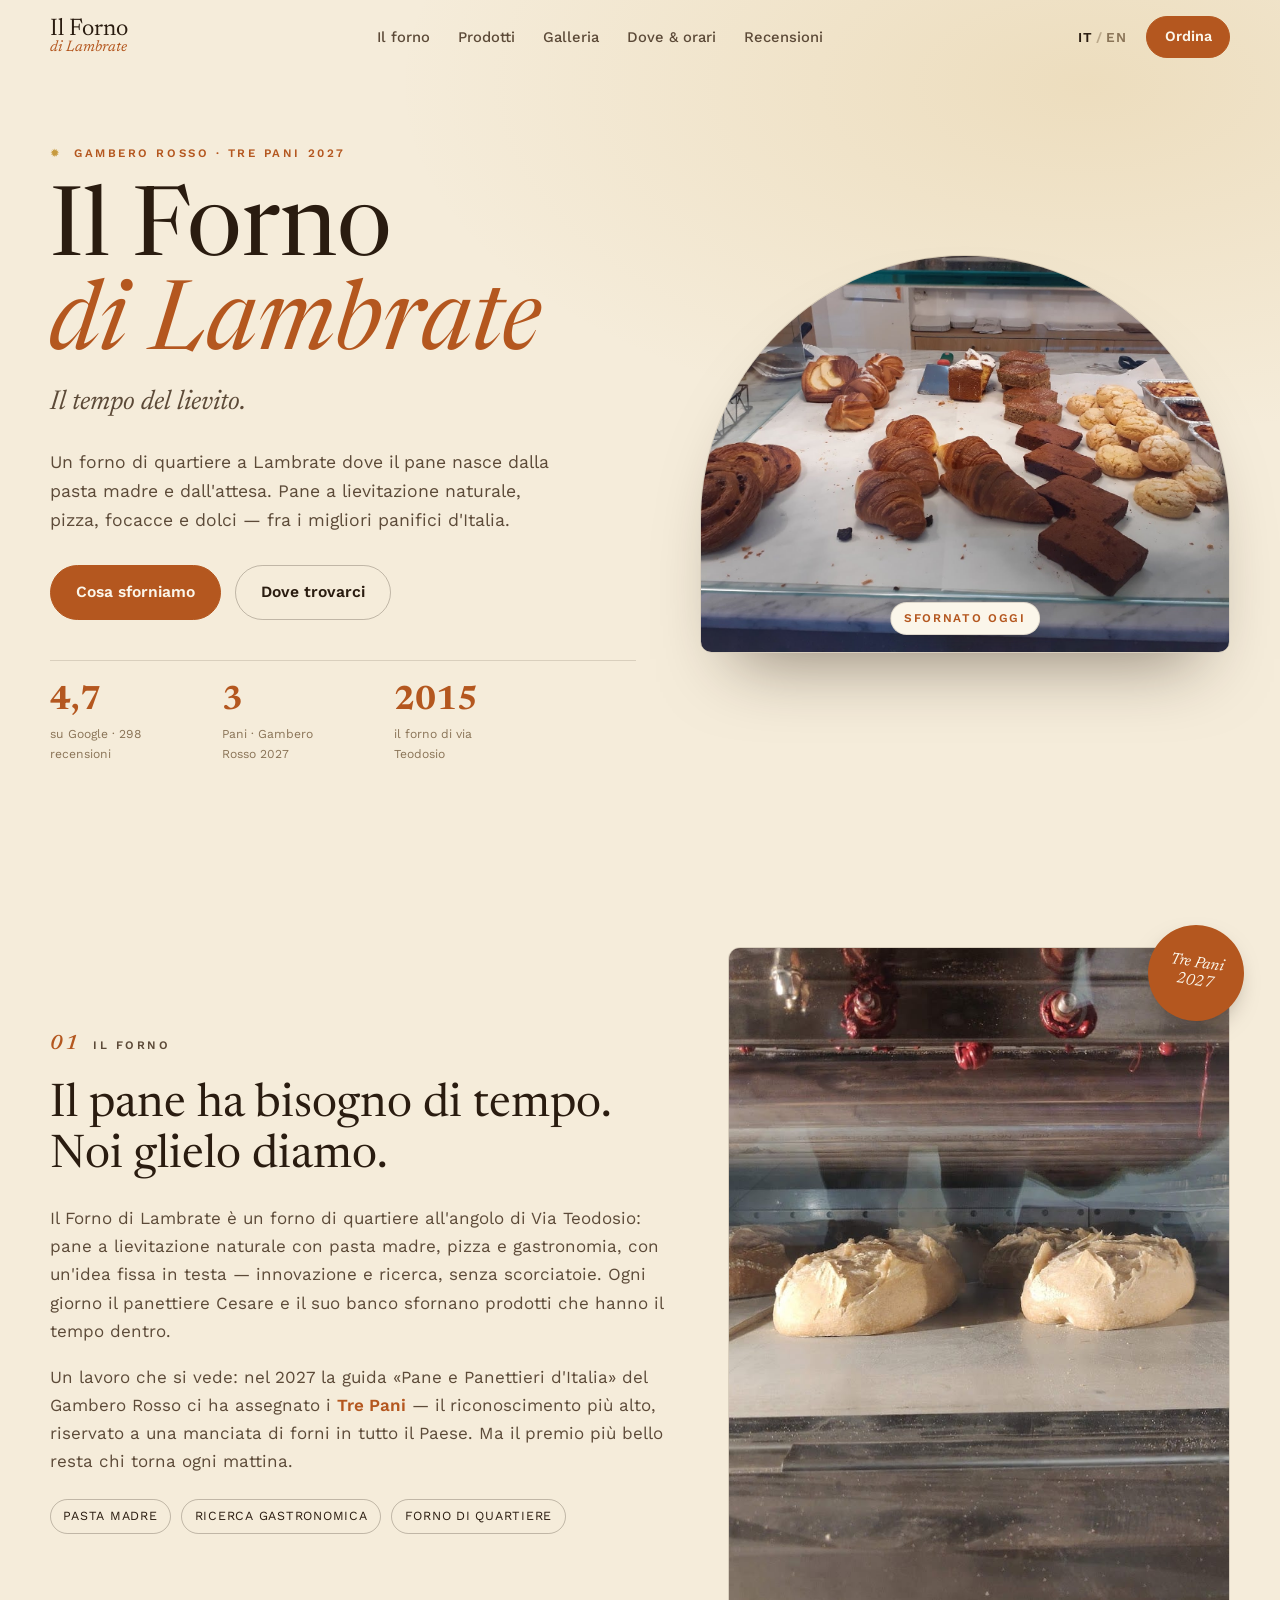
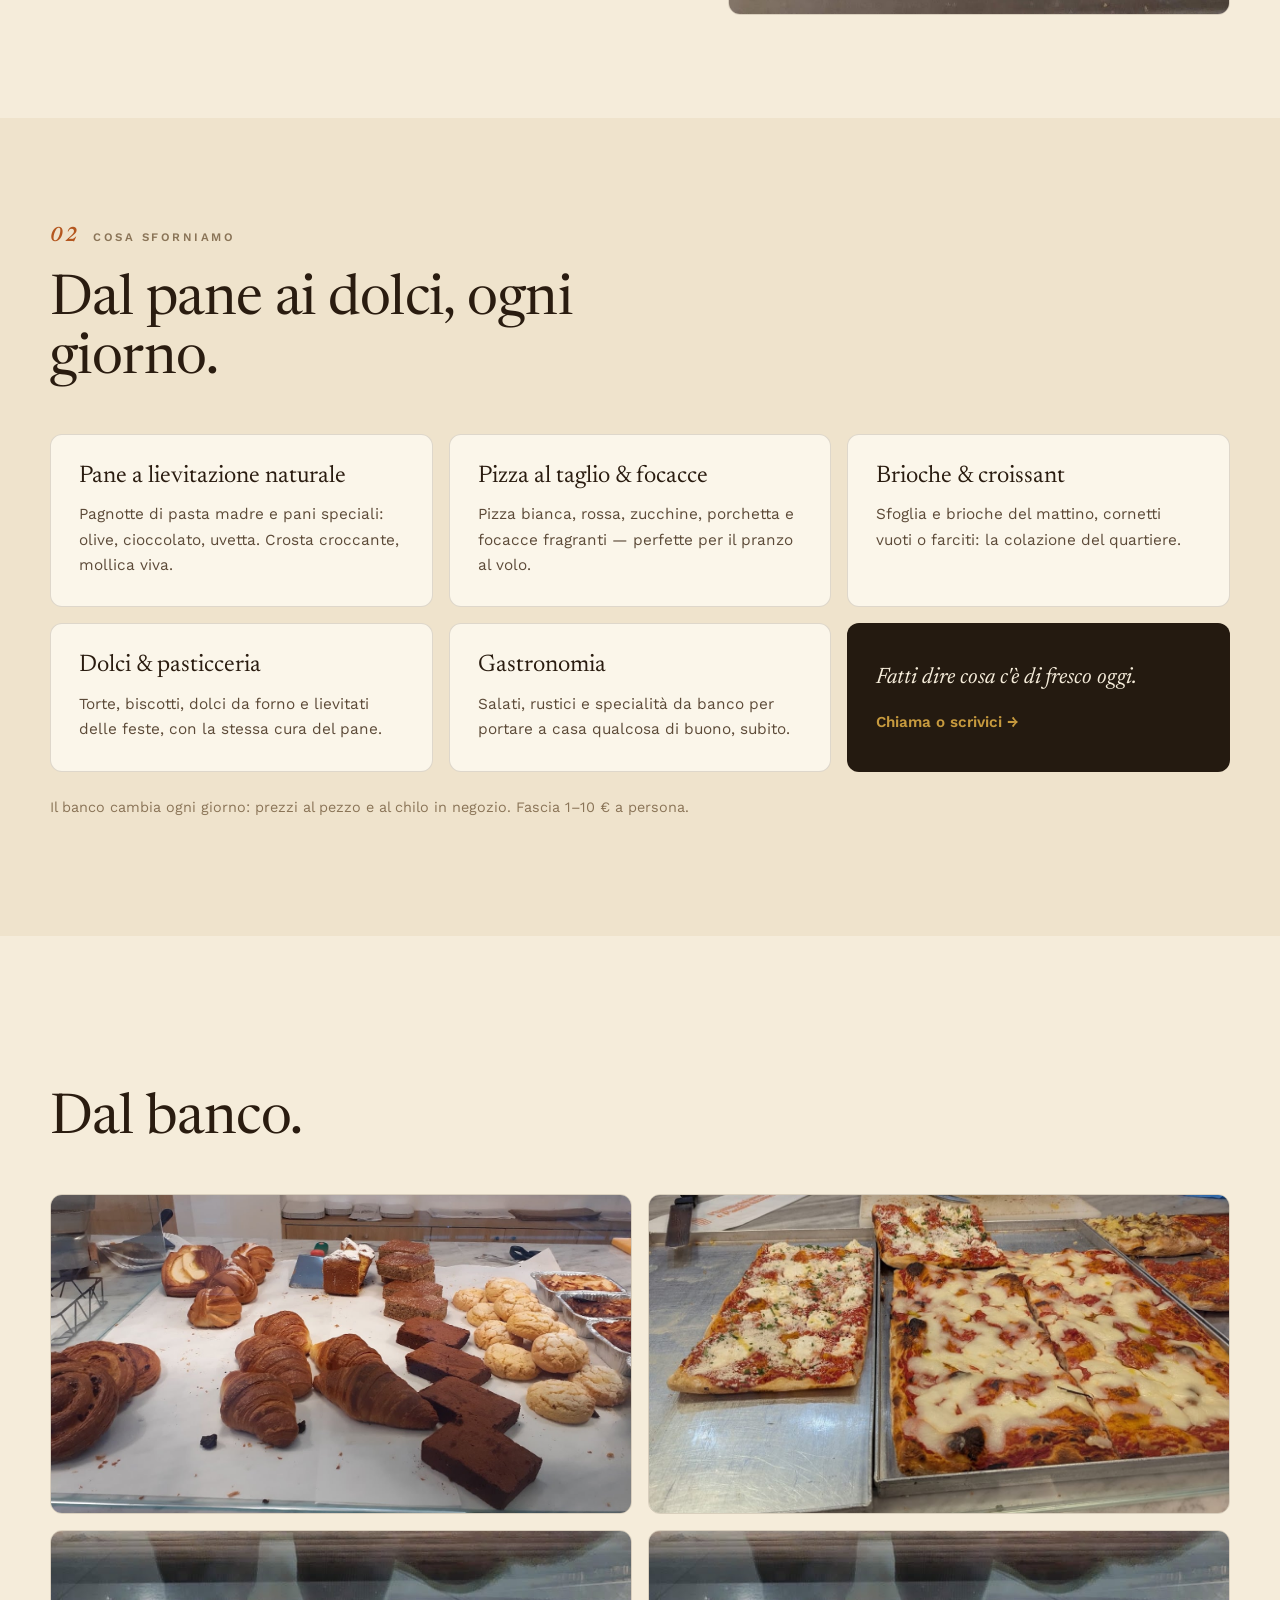
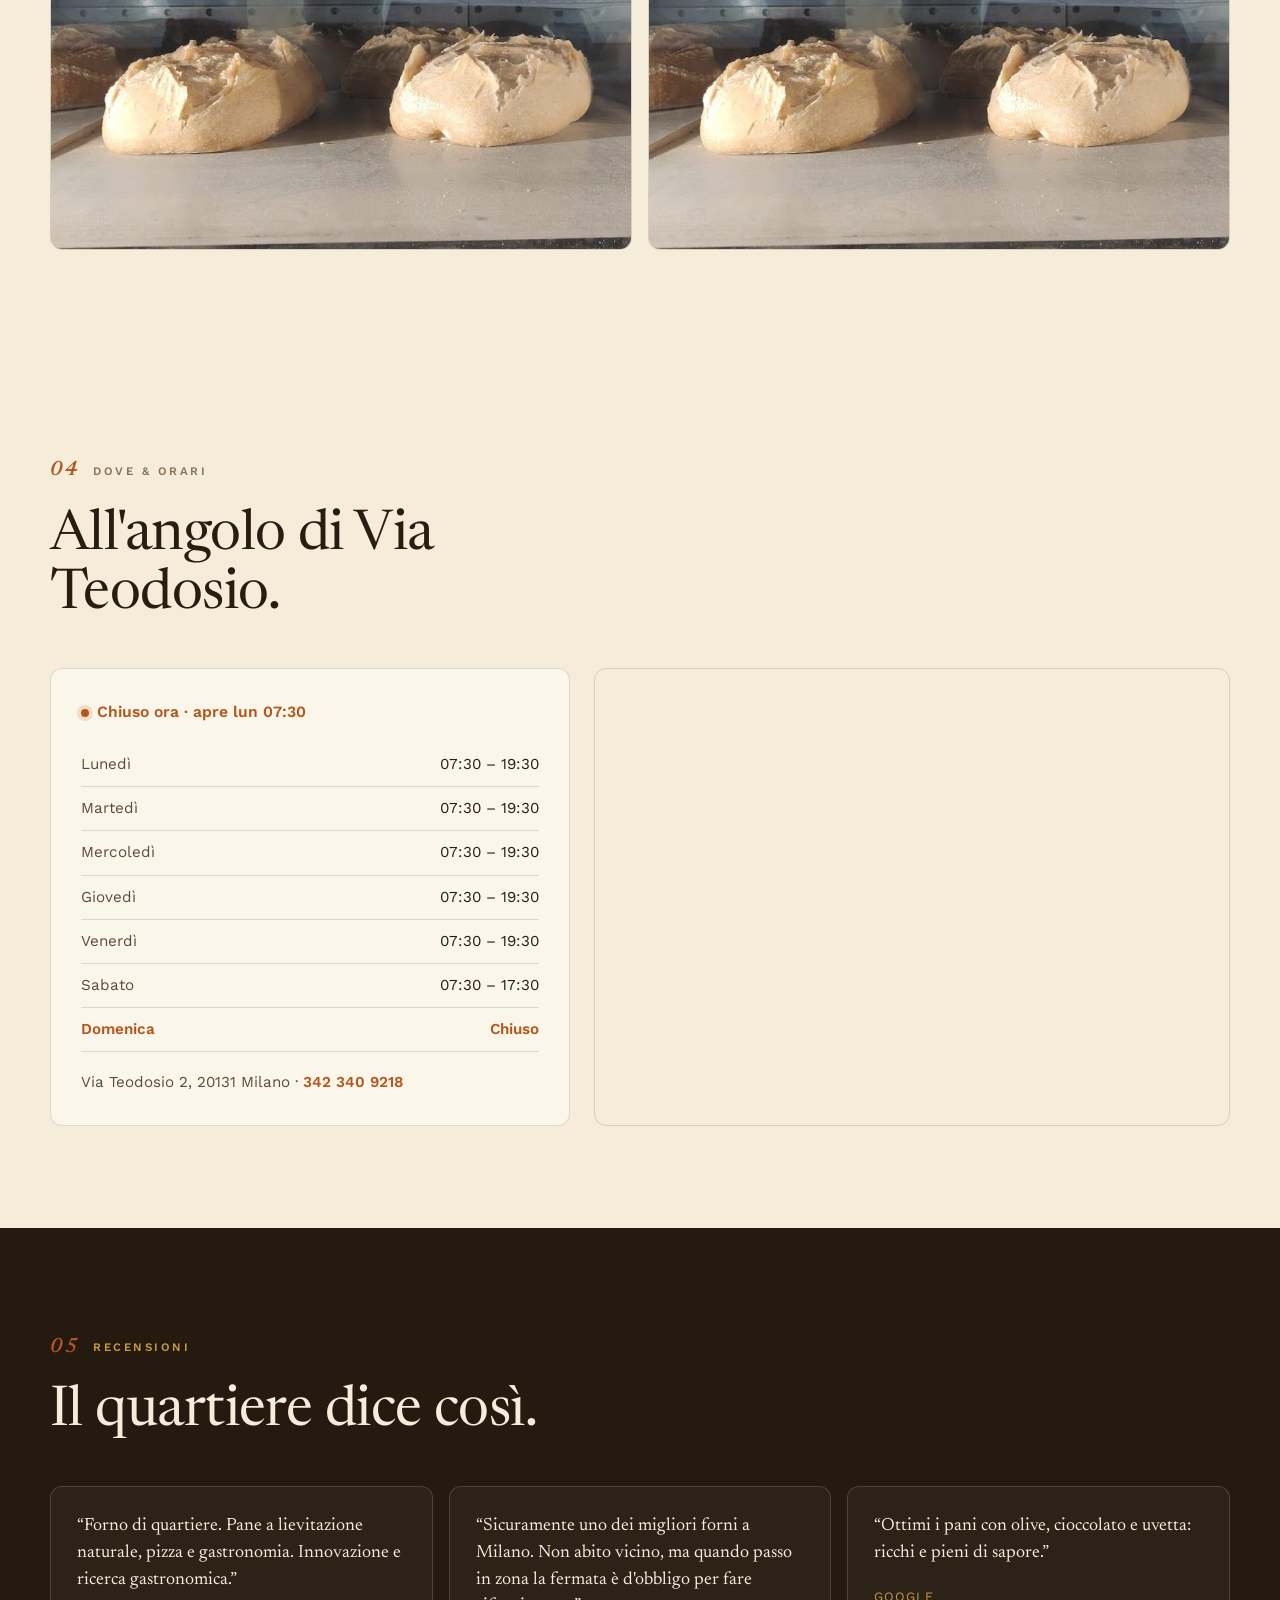
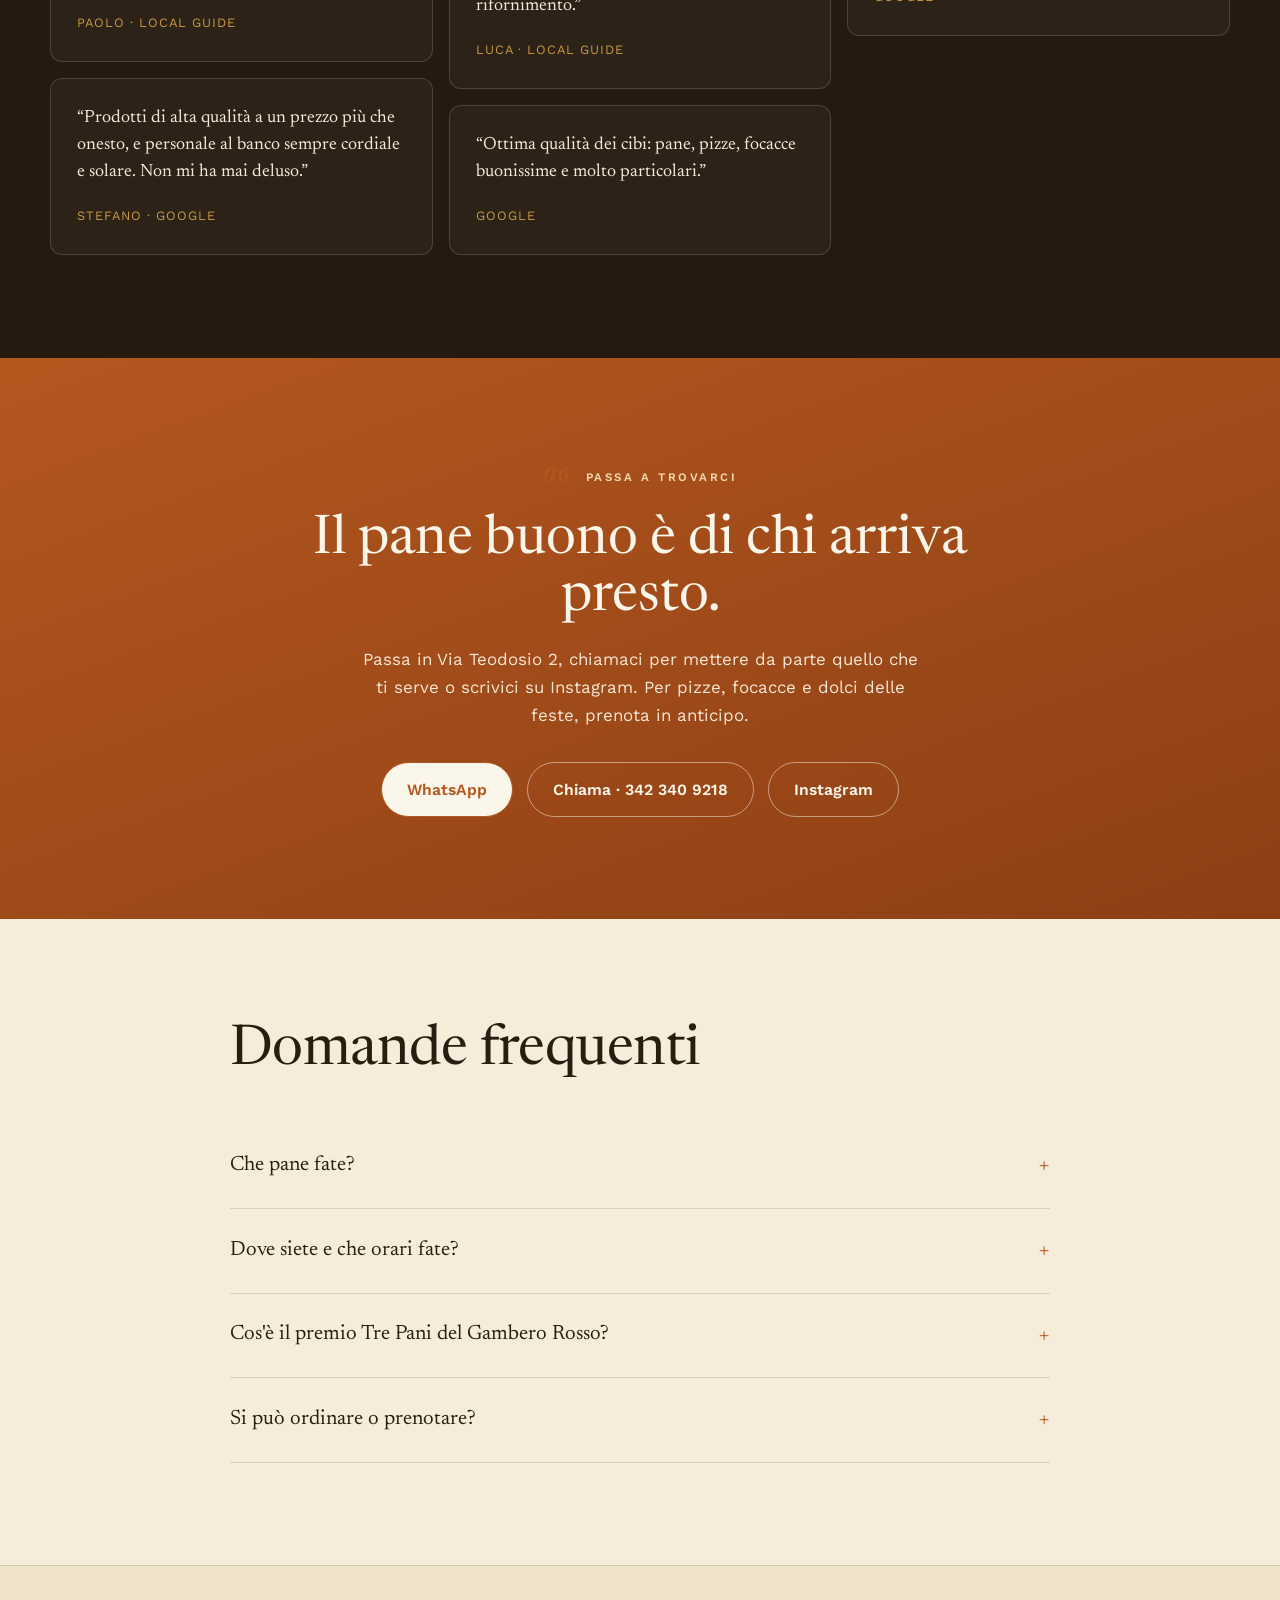
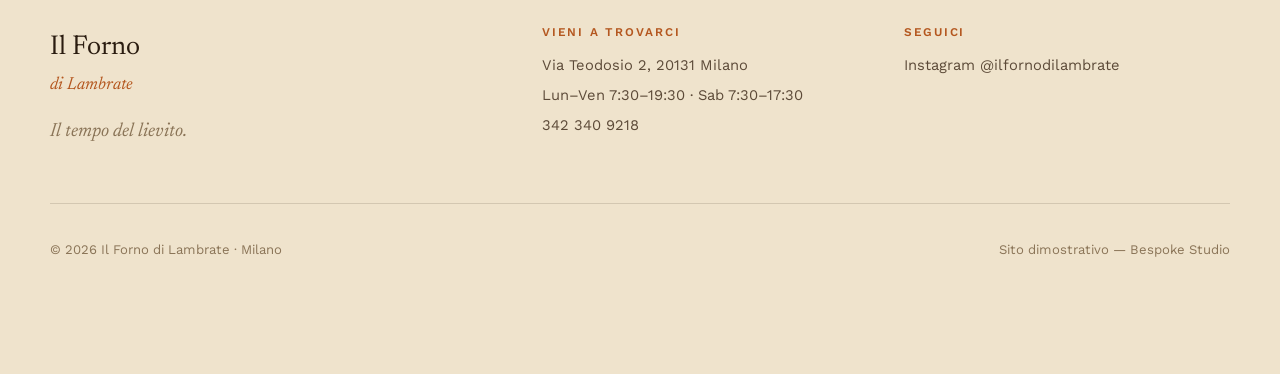
==== index.html @ 7cb85c07 "Il Forno di Lambrate — sito vetrina (demo Bespoke Studio) Forno di quartiere a Lambrate, Gambero Ros" ====
<!DOCTYPE html>
<html lang="it" class="no-js">
<head>
<meta charset="utf-8">
<script>(function(d){var r=d.documentElement;r.className=r.className.replace('no-js','js');if(matchMedia('(prefers-reduced-motion:reduce)').matches)r.classList.add('reduce-motion');})(document);</script>
<meta name="viewport" content="width=device-width, initial-scale=1">
<title>Il Forno di Lambrate — Pane a lievitazione naturale · Milano · Gambero Rosso Tre Pani</title>
<meta name="description" content="Il Forno di Lambrate, Via Teodosio 2 (Milano): pane a lievitazione naturale, pizza al taglio, focacce, brioche e dolci. Premio Gambero Rosso Tre Pani 2027. Il tempo del lievito.">
<link rel="canonical" href="https://rotenzark.github.io/il-forno-di-lambrate/">
<meta name="theme-color" content="#F5ECDA">
<meta property="og:type" content="business.business">
<meta property="og:title" content="Il Forno di Lambrate — Pane a lievitazione naturale · Milano">
<meta property="og:description" content="Il tempo del lievito. Forno di quartiere a Lambrate, premio Gambero Rosso Tre Pani 2027: pane naturale, pizza, focacce e dolci.">
<meta property="og:image" content="https://rotenzark.github.io/il-forno-di-lambrate/img/og-image.jpg">
<meta property="og:url" content="https://rotenzark.github.io/il-forno-di-lambrate/">
<meta property="og:locale" content="it_IT">
<meta name="twitter:card" content="summary_large_image">
<meta name="twitter:title" content="Il Forno di Lambrate — Milano">
<meta name="twitter:description" content="Il tempo del lievito. Pane a lievitazione naturale, Gambero Rosso Tre Pani 2027.">
<meta name="twitter:image" content="https://rotenzark.github.io/il-forno-di-lambrate/img/og-image.jpg">
<link rel="icon" href="img/favicon.svg" type="image/svg+xml">
<link rel="icon" href="img/favicon-32.png" sizes="32x32" type="image/png">
<link rel="apple-touch-icon" href="img/apple-touch-icon.png">
<link rel="preconnect" href="https://fonts.googleapis.com">
<link rel="preconnect" href="https://fonts.gstatic.com" crossorigin>
<link href="https://fonts.googleapis.com/css2?family=Newsreader:ital,opsz,wght@0,6..72,300;0,6..72,400;0,6..72,500;0,6..72,600;1,6..72,300;1,6..72,400&family=Work+Sans:wght@400;500;600&display=swap" rel="stylesheet">
<link rel="stylesheet" href="css/styles.css?v=1">
<script type="application/ld+json">
{
  "@context": "https://schema.org",
  "@type": "Bakery",
  "name": "Il Forno di Lambrate",
  "description": "Forno di quartiere a Lambrate (Milano): pane a lievitazione naturale, pizza al taglio, focacce, brioche e dolci. Premio Gambero Rosso Tre Pani 2027.",
  "url": "https://rotenzark.github.io/il-forno-di-lambrate/",
  "image": "https://rotenzark.github.io/il-forno-di-lambrate/img/og-image.jpg",
  "telephone": "+39 342 340 9218",
  "priceRange": "€",
  "servesCuisine": "Bakery",
  "address": { "@type": "PostalAddress", "streetAddress": "Via Teodosio 2", "addressLocality": "Milano", "postalCode": "20131", "addressCountry": "IT" },
  "geo": { "@type": "GeoCoordinates", "latitude": 45.4829431, "longitude": 9.2302126 },
  "sameAs": ["https://www.instagram.com/ilfornodilambrate/"],
  "openingHoursSpecification": [
    { "@type": "OpeningHoursSpecification", "dayOfWeek": ["Monday","Tuesday","Wednesday","Thursday","Friday"], "opens": "07:30", "closes": "19:30" },
    { "@type": "OpeningHoursSpecification", "dayOfWeek": "Saturday", "opens": "07:30", "closes": "17:30" }
  ],
  "award": "Gambero Rosso Tre Pani 2027"
}
</script>
<script type="application/ld+json">
{
  "@context": "https://schema.org",
  "@type": "FAQPage",
  "mainEntity": [
    { "@type": "Question", "name": "Che pane fate?", "acceptedAnswer": { "@type": "Answer", "text": "Pane a lievitazione naturale con pasta madre, cotto ogni giorno: dalle pagnotte classiche ai pani speciali con olive, cioccolato o uvetta. Oltre al pane trovi pizza al taglio, focacce, brioche, croissant, dolci e gastronomia." } },
    { "@type": "Question", "name": "Dove siete e che orari fate?", "acceptedAnswer": { "@type": "Answer", "text": "Siamo in Via Teodosio 2, all'angolo, a Lambrate (Milano). Aperti da lunedì a venerdì 07:30–19:30, sabato 07:30–17:30. Domenica chiuso." } },
    { "@type": "Question", "name": "Cos'è il premio Tre Pani del Gambero Rosso?", "acceptedAnswer": { "@type": "Answer", "text": "È il riconoscimento più alto della guida «Pane e Panettieri d'Italia» del Gambero Rosso, assegnato ogni anno solo ai migliori panifici del Paese. Il Forno di Lambrate ha ricevuto i Tre Pani nell'edizione 2027." } },
    { "@type": "Question", "name": "Si può ordinare o prenotare?", "acceptedAnswer": { "@type": "Answer", "text": "Puoi passare in negozio, ordinare al telefono allo 342 340 9218 o scriverci su Instagram. Per pizze, focacce e dolci per le feste conviene prenotare in anticipo." } }
  ]
}
</script>
</head>
<body>

<div id="intro" class="intro" aria-hidden="true">
  <div class="intro__inner">
    <span class="intro__word">Il Forno</span>
    <span class="intro__sub">di Lambrate</span>
  </div>
</div>

<a class="skip-link" href="#main" data-i18n="skip">Vai al contenuto</a>

<header class="site-header" id="siteHeader">
  <div class="wrap header__row">
    <a class="brand" href="#top" aria-label="Il Forno di Lambrate — home">
      <span class="brand__name">Il Forno</span>
      <span class="brand__sub">di Lambrate</span>
    </a>
    <nav class="nav" id="nav" aria-label="Navigazione principale">
      <a href="#forno" data-i18n="nav.about">Il forno</a>
      <a href="#prodotti" data-i18n="nav.products">Prodotti</a>
      <a href="#gallery" data-i18n="nav.gallery">Galleria</a>
      <a href="#dove" data-i18n="nav.where">Dove & orari</a>
      <a href="#recensioni" data-i18n="nav.reviews">Recensioni</a>
    </nav>
    <div class="header__actions">
      <button class="lang" id="langToggle" type="button" aria-label="Switch language to English">
        <span class="lang__it is-active">IT</span><span class="lang__sep">/</span><span class="lang__en">EN</span>
      </button>
      <a class="btn btn--solid header__cta" href="#contatti" data-i18n="cta.order">Ordina</a>
      <button class="burger" id="burger" type="button" aria-label="Apri il menu" aria-expanded="false" aria-controls="nav">
        <span></span><span></span><span></span>
      </button>
    </div>
  </div>
</header>

<main id="main">

<section class="hero" id="top">
  <div class="wrap hero__grid">
    <div class="hero__text">
      <p class="eyebrow reveal"><span class="eyebrow__mark">✹</span><span data-i18n="hero.eyebrow">Gambero Rosso · Tre Pani 2027</span></p>
      <h1 class="hero__title reveal"><span>Il Forno</span><span class="hero__title-em">di Lambrate</span></h1>
      <p class="hero__concept reveal" data-i18n="hero.concept">Il tempo del lievito.</p>
      <p class="hero__lead reveal" data-i18n="hero.lead">Un forno di quartiere a Lambrate dove il pane nasce dalla pasta madre e dall'attesa. Pane a lievitazione naturale, pizza, focacce e dolci — fra i migliori panifici d'Italia.</p>
      <div class="hero__cta reveal">
        <a class="btn btn--solid" href="#prodotti" data-i18n="hero.cta1">Cosa sforniamo</a>
        <a class="btn btn--ghost" href="#dove" data-i18n="hero.cta2">Dove trovarci</a>
      </div>
      <ul class="hero__stats reveal">
        <li><b>4,7</b><span data-i18n="hero.stat1">su Google · 298 recensioni</span></li>
        <li><b>3</b><span data-i18n="hero.stat2">Pani · Gambero Rosso 2027</span></li>
        <li><b>2015</b><span data-i18n="hero.stat3">il forno di via Teodosio</span></li>
      </ul>
    </div>
    <div class="hero__media reveal">
      <img src="img/hero-pastries.jpg" width="1400" height="1050" alt="Vassoio di croissant, paste e dolci freschi de Il Forno di Lambrate su banco in marmo" fetchpriority="high">
      <span class="hero__tag" data-i18n="hero.tag">Sfornato oggi</span>
    </div>
  </div>
</section>

<section class="section story" id="forno">
  <div class="wrap story__grid">
    <div class="story__text">
      <p class="label reveal"><span class="num">01</span><span data-i18n="story.label">Il forno</span></p>
      <h2 class="reveal" data-i18n="story.title">Il pane ha bisogno di tempo. Noi glielo diamo.</h2>
      <p class="reveal" data-i18n="story.p1">Il Forno di Lambrate è un forno di quartiere all'angolo di Via Teodosio: pane a lievitazione naturale con pasta madre, pizza e gastronomia, con un'idea fissa in testa — innovazione e ricerca, senza scorciatoie. Ogni giorno il panettiere Cesare e il suo banco sfornano prodotti che hanno il tempo dentro.</p>
      <p class="reveal" data-i18n="story.p2">Un lavoro che si vede: nel 2027 la guida «Pane e Panettieri d'Italia» del Gambero Rosso ci ha assegnato i <strong>Tre Pani</strong> — il riconoscimento più alto, riservato a una manciata di forni in tutto il Paese. Ma il premio più bello resta chi torna ogni mattina.</p>
      <ul class="story__chips reveal">
        <li data-i18n="story.chip1">Pasta madre</li>
        <li data-i18n="story.chip2">Ricerca gastronomica</li>
        <li data-i18n="story.chip3">Forno di quartiere</li>
      </ul>
    </div>
    <div class="story__media reveal">
      <img src="img/bread-loaves.jpg" width="788" height="1050" loading="lazy" alt="Pagnotte di pane a lievitazione naturale de Il Forno di Lambrate">
      <span class="story__seal" data-i18n="story.seal">Tre Pani<br>2027</span>
    </div>
  </div>
</section>

<section class="section products" id="prodotti">
  <div class="wrap">
    <p class="label reveal"><span class="num">02</span><span data-i18n="prod.label">Cosa sforniamo</span></p>
    <h2 class="section__title reveal" data-i18n="prod.title">Dal pane ai dolci, ogni giorno.</h2>
    <div class="prod__grid">
      <article class="prod-card reveal">
        <h3 data-i18n="prod.1t">Pane a lievitazione naturale</h3>
        <p data-i18n="prod.1d">Pagnotte di pasta madre e pani speciali: olive, cioccolato, uvetta. Crosta croccante, mollica viva.</p>
      </article>
      <article class="prod-card reveal">
        <h3 data-i18n="prod.2t">Pizza al taglio & focacce</h3>
        <p data-i18n="prod.2d">Pizza bianca, rossa, zucchine, porchetta e focacce fragranti — perfette per il pranzo al volo.</p>
      </article>
      <article class="prod-card reveal">
        <h3 data-i18n="prod.3t">Brioche & croissant</h3>
        <p data-i18n="prod.3d">Sfoglia e brioche del mattino, cornetti vuoti o farciti: la colazione del quartiere.</p>
      </article>
      <article class="prod-card reveal">
        <h3 data-i18n="prod.4t">Dolci & pasticceria</h3>
        <p data-i18n="prod.4d">Torte, biscotti, dolci da forno e lievitati delle feste, con la stessa cura del pane.</p>
      </article>
      <article class="prod-card reveal">
        <h3 data-i18n="prod.5t">Gastronomia</h3>
        <p data-i18n="prod.5d">Salati, rustici e specialità da banco per portare a casa qualcosa di buono, subito.</p>
      </article>
      <article class="prod-card prod-card--cta reveal">
        <p data-i18n="prod.ctaText">Fatti dire cosa c'è di fresco oggi.</p>
        <a class="link-arrow" href="#contatti" data-i18n="prod.cta">Chiama o scrivici</a>
      </article>
    </div>
    <p class="note reveal" data-i18n="prod.note">Il banco cambia ogni giorno: prezzi al pezzo e al chilo in negozio. Fascia 1–10 € a persona.</p>
  </div>
</section>

<section class="section gallery" id="gallery">
  <div class="wrap">
    <p class="label reveal"><span class="num">03</span><span data-i18n="gallery.label">Galleria</span></p>
    <h2 class="section__title reveal" data-i18n="gallery.title">Dal banco.</h2>
  </div>
  <div class="gallery__grid wrap">
    <button class="shot shot--wide reveal" data-full="img/hero-pastries.jpg" aria-label="Ingrandisci foto">
      <img src="img/hero-pastries.jpg" width="1400" height="1050" loading="lazy" alt="Croissant, paste e dolci sul banco in marmo">
    </button>
    <button class="shot reveal" data-full="img/pizza.jpg" aria-label="Ingrandisci foto">
      <img src="img/pizza.jpg" width="1200" height="904" loading="lazy" alt="Pizza al taglio e focacce">
    </button>
    <button class="shot reveal" data-full="img/bread-case.jpg" aria-label="Ingrandisci foto">
      <img src="img/bread-case.jpg" width="788" height="1050" loading="lazy" alt="Pani nel bancone del forno">
    </button>
    <button class="shot reveal" data-full="img/bread-loaves.jpg" aria-label="Ingrandisci foto">
      <img src="img/bread-loaves.jpg" width="788" height="1050" loading="lazy" alt="Pagnotte a lievitazione naturale">
    </button>
  </div>
</section>

<section class="section where" id="dove">
  <div class="wrap">
    <p class="label reveal"><span class="num">04</span><span data-i18n="where.label">Dove & orari</span></p>
    <h2 class="section__title reveal" data-i18n="where.title">All'angolo di Via Teodosio.</h2>
    <div class="where__grid">
      <div class="where__info reveal">
        <div class="hours" id="hours">
          <p class="hours__status" id="hoursStatus" aria-live="polite"></p>
          <table class="hours__table">
            <tbody>
              <tr data-day="1"><th data-i18n="day.mon">Lunedì</th><td>07:30 – 19:30</td></tr>
              <tr data-day="2"><th data-i18n="day.tue">Martedì</th><td>07:30 – 19:30</td></tr>
              <tr data-day="3"><th data-i18n="day.wed">Mercoledì</th><td>07:30 – 19:30</td></tr>
              <tr data-day="4"><th data-i18n="day.thu">Giovedì</th><td>07:30 – 19:30</td></tr>
              <tr data-day="5"><th data-i18n="day.fri">Venerdì</th><td>07:30 – 19:30</td></tr>
              <tr data-day="6"><th data-i18n="day.sat">Sabato</th><td>07:30 – 17:30</td></tr>
              <tr data-day="0"><th data-i18n="day.sun">Domenica</th><td data-i18n="closed">Chiuso</td></tr>
            </tbody>
          </table>
          <p class="where__addr">Via Teodosio 2, 20131 Milano · <a href="tel:+393423409218">342 340 9218</a></p>
        </div>
      </div>
      <div class="map reveal">
        <iframe title="Mappa Il Forno di Lambrate, Via Teodosio 2 Milano" src="https://www.google.com/maps?q=Via+Teodosio+2,+Milano&output=embed" loading="lazy" referrerpolicy="no-referrer-when-downgrade"></iframe>
      </div>
    </div>
  </div>
</section>

<section class="section reviews" id="recensioni">
  <div class="wrap">
    <p class="label reveal"><span class="num">05</span><span data-i18n="rev.label">Recensioni</span></p>
    <h2 class="section__title reveal" data-i18n="rev.title">Il quartiere dice così.</h2>
    <div class="rev__grid">
      <blockquote class="rev-card reveal">
        <p>“Forno di quartiere. Pane a lievitazione naturale, pizza e gastronomia. Innovazione e ricerca gastronomica.”</p>
        <cite>Paolo · Local Guide</cite>
      </blockquote>
      <blockquote class="rev-card reveal">
        <p>“Prodotti di alta qualità a un prezzo più che onesto, e personale al banco sempre cordiale e solare. Non mi ha mai deluso.”</p>
        <cite>Stefano · Google</cite>
      </blockquote>
      <blockquote class="rev-card reveal">
        <p>“Sicuramente uno dei migliori forni a Milano. Non abito vicino, ma quando passo in zona la fermata è d'obbligo per fare rifornimento.”</p>
        <cite>Luca · Local Guide</cite>
      </blockquote>
      <blockquote class="rev-card reveal">
        <p>“Ottima qualità dei cibi: pane, pizze, focacce buonissime e molto particolari.”</p>
        <cite>Google</cite>
      </blockquote>
      <blockquote class="rev-card reveal">
        <p>“Ottimi i pani con olive, cioccolato e uvetta: ricchi e pieni di sapore.”</p>
        <cite>Google</cite>
      </blockquote>
    </div>
  </div>
</section>

<section class="section contact" id="contatti">
  <div class="wrap contact__inner reveal">
    <p class="label label--light"><span class="num">06</span><span data-i18n="contact.label">Passa a trovarci</span></p>
    <h2 data-i18n="contact.title">Il pane buono è di chi arriva presto.</h2>
    <p class="contact__lead" data-i18n="contact.lead">Passa in Via Teodosio 2, chiamaci per mettere da parte quello che ti serve o scrivici su Instagram. Per pizze, focacce e dolci delle feste, prenota in anticipo.</p>
    <div class="contact__cta">
      <a class="btn btn--solid" id="waBtn" href="https://wa.me/393423409218?text=Ciao%20Forno%20di%20Lambrate!%20Vorrei%20un'informazione." target="_blank" rel="noopener">WhatsApp</a>
      <a class="btn btn--ghost btn--ghost-light" href="tel:+393423409218" data-i18n="contact.call">Chiama · 342 340 9218</a>
      <a class="btn btn--ghost btn--ghost-light" href="https://www.instagram.com/ilfornodilambrate/" target="_blank" rel="noopener">Instagram</a>
    </div>
  </div>
</section>

<section class="section faq" id="faq">
  <div class="wrap faq__wrap">
    <h2 class="section__title reveal" data-i18n="faq.title">Domande frequenti</h2>
    <div class="faq__list">
      <details class="faq-item reveal"><summary data-i18n="faq.q1">Che pane fate?</summary><p data-i18n="faq.a1">Pane a lievitazione naturale con pasta madre, cotto ogni giorno: dalle pagnotte classiche ai pani speciali con olive, cioccolato o uvetta. Oltre al pane, pizza al taglio, focacce, brioche, croissant, dolci e gastronomia.</p></details>
      <details class="faq-item reveal"><summary data-i18n="faq.q2">Dove siete e che orari fate?</summary><p data-i18n="faq.a2">In Via Teodosio 2, all'angolo, a Lambrate (Milano). Aperti da lunedì a venerdì 07:30–19:30, sabato 07:30–17:30. Domenica chiuso.</p></details>
      <details class="faq-item reveal"><summary data-i18n="faq.q3">Cos'è il premio Tre Pani del Gambero Rosso?</summary><p data-i18n="faq.a3">È il riconoscimento più alto della guida «Pane e Panettieri d'Italia» del Gambero Rosso, assegnato ogni anno solo ai migliori panifici del Paese. Il Forno di Lambrate ha ricevuto i Tre Pani nel 2027.</p></details>
      <details class="faq-item reveal"><summary data-i18n="faq.q4">Si può ordinare o prenotare?</summary><p data-i18n="faq.a4">Puoi passare in negozio, ordinare al telefono allo 342 340 9218 o scriverci su Instagram. Per pizze, focacce e dolci delle feste conviene prenotare in anticipo.</p></details>
    </div>
  </div>
</section>

</main>

<footer class="site-footer">
  <div class="wrap footer__grid">
    <div class="footer__brand">
      <span class="brand__name">Il Forno</span>
      <span class="brand__sub">di Lambrate</span>
      <p class="footer__concept" data-i18n="hero.concept">Il tempo del lievito.</p>
    </div>
    <div class="footer__col">
      <h4 data-i18n="footer.visit">Vieni a trovarci</h4>
      <p>Via Teodosio 2, 20131 Milano</p>
      <p data-i18n="footer.hours">Lun–Ven 7:30–19:30 · Sab 7:30–17:30</p>
      <p><a href="tel:+393423409218">342 340 9218</a></p>
    </div>
    <div class="footer__col">
      <h4 data-i18n="footer.follow">Seguici</h4>
      <p><a href="https://www.instagram.com/ilfornodilambrate/" target="_blank" rel="noopener">Instagram @ilfornodilambrate</a></p>
    </div>
  </div>
  <div class="wrap footer__base">
    <p>© <span id="year"></span> Il Forno di Lambrate · Milano</p>
    <p class="footer__credit" data-i18n="footer.credit">Sito dimostrativo — Bespoke Studio</p>
  </div>
</footer>

<div class="action-bar">
  <a href="tel:+393423409218" data-i18n="ab.call">Chiama</a>
  <a href="https://www.instagram.com/ilfornodilambrate/" target="_blank" rel="noopener">Instagram</a>
  <a href="https://wa.me/393423409218?text=Ciao%20Forno%20di%20Lambrate!%20Vorrei%20un'informazione." target="_blank" rel="noopener" class="action-bar__book" data-i18n="ab.wa">WhatsApp</a>
</div>

<div class="lightbox" id="lightbox" aria-hidden="true" role="dialog" aria-modal="true" aria-label="Foto ingrandita">
  <button class="lightbox__close" id="lightboxClose" aria-label="Chiudi">×</button>
  <img id="lightboxImg" src="" alt="">
</div>

<script src="js/main.js?v=1"></script>
</body>
</html>
---- css/styles.css ----
/* ===== Il Forno di Lambrate — Il tempo del lievito ===== */
:root{
  --bg:#F5ECDA;
  --bg-2:#EFE3CC;
  --panel:#FBF6EA;
  --ink:#2A1C10;
  --ink-soft:#5C4A38;
  --muted:#8A7457;
  --accent:#B4571F;
  --accent-2:#C79A3E;
  --dark:#241A10;
  --line:rgba(42,28,16,0.14);
  --line-strong:rgba(42,28,16,0.26);
  --wrap:1180px;
  --r:12px;
  --ease:cubic-bezier(.22,.61,.36,1);
  --disp:"Newsreader",Georgia,serif;
  --body:"Work Sans",system-ui,sans-serif;
}
*{box-sizing:border-box}
html{scroll-behavior:smooth}
@media (prefers-reduced-motion:reduce){html{scroll-behavior:auto}}
body{margin:0;background:var(--bg);color:var(--ink);font-family:var(--body);font-size:17px;line-height:1.65;-webkit-font-smoothing:antialiased;overflow-x:hidden}
img{max-width:100%;height:auto;display:block}
a{color:inherit;text-decoration:none}
h1,h2,h3,h4{margin:0;font-weight:400;line-height:1.05}
.wrap{width:min(100% - 44px,var(--wrap));margin-inline:auto}
.section{padding:clamp(60px,8vw,120px) 0}

.js .reveal{opacity:0;transform:translateY(24px);transition:opacity .8s var(--ease),transform .8s var(--ease)}
.js .reveal.is-visible{opacity:1;transform:none}
@media (prefers-reduced-motion:reduce){.js .reveal{opacity:1;transform:none;transition:none}}

.eyebrow,.label{font-family:var(--body);font-weight:600;letter-spacing:.22em;text-transform:uppercase;font-size:.72rem;color:var(--accent)}
.eyebrow{display:flex;align-items:center;gap:12px;margin:0 0 22px}
.eyebrow__mark{color:var(--accent-2)}
.label{display:flex;align-items:center;gap:14px;margin:0 0 18px;color:var(--muted)}
.label .num{font-family:var(--disp);font-style:italic;font-size:1.3rem;color:var(--accent)}
.section__title{font-family:var(--disp);font-weight:400;font-size:clamp(2.1rem,5vw,3.5rem);letter-spacing:-.01em;margin:0 0 44px;max-width:18ch}
.note{color:var(--muted);font-size:.9rem;margin-top:24px}

.btn{display:inline-flex;align-items:center;justify-content:center;gap:.5em;font-family:var(--body);font-weight:600;font-size:.98rem;padding:.85em 1.6em;border-radius:100px;border:1px solid transparent;cursor:pointer;transition:transform .3s var(--ease),background .3s,color .3s,border-color .3s}
.btn:hover{transform:translateY(-2px)}
.btn--solid{background:var(--accent);color:#FBF6EA;border-color:var(--accent)}
.btn--solid:hover{background:#9C4917}
.btn--ghost{border-color:var(--line-strong);color:var(--ink)}
.btn--ghost:hover{border-color:var(--accent);color:var(--accent)}
.btn--ghost-light{border-color:rgba(251,246,234,.5);color:#FBF6EA}
.btn--ghost-light:hover{border-color:#FBF6EA;color:#fff}

/* intro */
.intro{position:fixed;inset:0;z-index:200;background:var(--bg);display:flex;align-items:center;justify-content:center;flex-direction:column}
.intro__inner{text-align:center;overflow:hidden}
.intro__word{display:block;font-family:var(--disp);font-size:clamp(2.6rem,9vw,5.5rem);color:var(--ink);opacity:0;animation:introUp 1s .2s var(--ease) forwards}
.intro__sub{display:block;font-family:var(--disp);font-style:italic;font-size:clamp(1.6rem,5vw,3rem);color:var(--accent);opacity:0;animation:introUp 1s .5s var(--ease) forwards}
.intro.is-done{opacity:0;visibility:hidden;transition:opacity .6s ease,visibility .6s}
@keyframes introUp{from{opacity:0;transform:translateY(40px)}to{opacity:1;transform:none}}
.no-js .intro,.reduce-motion .intro{display:none}

.skip-link{position:fixed;left:-999px;top:8px;z-index:300;background:var(--accent);color:#fff;padding:.6em 1em;border-radius:8px}
.skip-link:focus{left:8px}

/* header */
.site-header{position:fixed;top:0;left:0;right:0;z-index:120;transition:background .4s,border-color .4s,box-shadow .4s;border-bottom:1px solid transparent}
.header__row{display:flex;align-items:center;justify-content:space-between;gap:20px;padding:16px 0}
.site-header.scrolled{background:rgba(245,236,218,.9);backdrop-filter:blur(10px);border-bottom-color:var(--line)}
.brand{display:flex;flex-direction:column;line-height:.95}
.brand__name{font-family:var(--disp);font-size:1.5rem;color:var(--ink)}
.brand__sub{font-family:var(--disp);font-style:italic;font-size:.95rem;color:var(--accent)}
.nav{display:flex;gap:28px}
.nav a{font-size:.92rem;font-weight:500;color:var(--ink-soft);position:relative;transition:color .3s}
.nav a:hover{color:var(--accent)}
.nav a::after{content:"";position:absolute;left:0;bottom:-5px;width:0;height:1px;background:var(--accent);transition:width .3s var(--ease)}
.nav a:hover::after{width:100%}
.header__actions{display:flex;align-items:center;gap:14px}
.lang{background:none;border:none;color:var(--muted);cursor:pointer;font-family:var(--body);font-size:.85rem;font-weight:600;letter-spacing:.06em;padding:6px}
.lang .is-active{color:var(--ink)}
.lang__sep{margin:0 3px;opacity:.5}
.header__cta{padding:.55em 1.2em;font-size:.9rem}
.burger{display:none;flex-direction:column;gap:5px;background:none;border:none;cursor:pointer;padding:6px}
.burger span{width:26px;height:2px;background:var(--ink);transition:transform .3s,opacity .3s}
.burger[aria-expanded="true"] span:nth-child(1){transform:translateY(7px) rotate(45deg)}
.burger[aria-expanded="true"] span:nth-child(2){opacity:0}
.burger[aria-expanded="true"] span:nth-child(3){transform:translateY(-7px) rotate(-45deg)}

/* hero */
.hero{padding:clamp(120px,16vh,170px) 0 clamp(50px,7vw,80px);background:radial-gradient(90% 70% at 85% 10%,rgba(199,154,62,.18),transparent 60%)}
.hero__grid{display:grid;grid-template-columns:1.05fr .95fr;gap:clamp(30px,5vw,64px);align-items:center}
.hero__title{font-family:var(--disp);font-weight:400;font-size:clamp(3rem,8vw,6rem);line-height:.98;margin:0 0 8px}
.hero__title span{display:block}
.hero__title-em{font-style:italic;color:var(--accent)}
.hero__concept{font-family:var(--disp);font-style:italic;font-size:clamp(1.3rem,2.6vw,1.7rem);color:var(--ink-soft);margin:0 0 22px}
.hero__lead{font-size:1.1rem;color:var(--ink-soft);max-width:46ch;margin:0 0 30px}
.hero__cta{display:flex;flex-wrap:wrap;gap:14px;margin-bottom:40px}
.hero__stats{list-style:none;margin:0;padding:24px 0 0;border-top:1px solid var(--line);display:flex;gap:clamp(20px,4vw,44px)}
.hero__stats li{display:flex;flex-direction:column}
.hero__stats b{font-family:var(--disp);font-size:2.1rem;color:var(--accent);line-height:1}
.hero__stats span{font-size:.76rem;color:var(--muted);margin-top:6px;max-width:16ch}
.hero__media{position:relative}
.hero__media img{width:100%;border-radius:280px 280px var(--r) var(--r);border:1px solid var(--line);box-shadow:0 40px 70px -34px rgba(42,28,16,.5)}
.hero__tag{position:absolute;left:50%;bottom:18px;transform:translateX(-50%);background:var(--panel);color:var(--accent);font-family:var(--body);font-weight:600;font-size:.74rem;letter-spacing:.14em;text-transform:uppercase;padding:.5em 1.1em;border-radius:100px;border:1px solid var(--line);box-shadow:0 8px 20px -10px rgba(42,28,16,.4)}

/* story */
.story__grid{display:grid;grid-template-columns:1.1fr .9fr;gap:clamp(30px,5vw,64px);align-items:center}
.story h2{font-family:var(--disp);font-weight:400;font-size:clamp(1.9rem,4.2vw,2.9rem);margin:0 0 22px;line-height:1.1}
.story p{color:var(--ink-soft);margin:0 0 18px}
.story strong{color:var(--accent);font-weight:600}
.story__chips{list-style:none;margin:24px 0 0;padding:0;display:flex;flex-wrap:wrap;gap:10px}
.story__chips li{font-size:.78rem;letter-spacing:.06em;text-transform:uppercase;color:var(--ink);border:1px solid var(--line-strong);border-radius:100px;padding:.5em 1em}
.story__media{position:relative}
.story__media img{width:100%;border-radius:var(--r);border:1px solid var(--line)}
.story__seal{position:absolute;top:-22px;right:-14px;width:96px;height:96px;border-radius:50%;background:var(--accent);color:#FBF6EA;display:flex;align-items:center;justify-content:center;text-align:center;font-family:var(--disp);font-style:italic;font-size:1rem;line-height:1.1;transform:rotate(8deg);box-shadow:0 10px 24px -10px rgba(42,28,16,.5)}

/* products */
.products{background:var(--bg-2)}
.prod__grid{display:grid;grid-template-columns:repeat(3,1fr);gap:16px}
.prod-card{background:var(--panel);border:1px solid var(--line);border-radius:var(--r);padding:28px;transition:transform .3s var(--ease),border-color .3s}
.prod-card:hover{transform:translateY(-4px);border-color:var(--accent-2)}
.prod-card h3{font-family:var(--disp);font-size:1.5rem;margin-bottom:12px;line-height:1.15}
.prod-card p{color:var(--ink-soft);font-size:.96rem;margin:0}
.prod-card--cta{background:var(--dark);color:#F5ECDA;display:flex;flex-direction:column;justify-content:center;gap:14px}
.prod-card--cta p{font-family:var(--disp);font-style:italic;font-size:1.4rem;color:#F5ECDA}
.link-arrow{color:var(--accent-2);font-weight:600;font-size:.95rem}
.link-arrow::after{content:" →";transition:margin .3s}
.link-arrow:hover::after{margin-left:5px}

/* gallery */
.gallery__grid{display:grid;grid-template-columns:1fr 1fr;grid-auto-rows:320px;gap:16px}
.shot{padding:0;border:1px solid var(--line);border-radius:var(--r);overflow:hidden;cursor:pointer;background:none;position:relative}
.shot img{width:100%;height:100%;object-fit:cover;transition:transform .7s var(--ease)}
.shot:hover img{transform:scale(1.06)}

/* where */
.where__grid{display:grid;grid-template-columns:.9fr 1.1fr;gap:24px;align-items:stretch}
.where__info{display:flex}
.hours{background:var(--panel);border:1px solid var(--line);border-radius:var(--r);padding:30px;width:100%}
.hours__status{font-weight:600;margin:0 0 18px;font-size:.98rem}
.hours__status .dot{display:inline-block;width:8px;height:8px;border-radius:50%;margin-right:8px;vertical-align:middle}
.is-open{color:#3E7D4F}.is-open .dot{background:#3E7D4F;box-shadow:0 0 0 4px rgba(62,125,79,.16)}
.is-closed{color:#B4571F}.is-closed .dot{background:#B4571F;box-shadow:0 0 0 4px rgba(180,87,31,.16)}
.hours__table{width:100%;border-collapse:collapse;margin-bottom:18px}
.hours__table th,.hours__table td{text-align:left;padding:9px 0;font-weight:400;font-size:.95rem;border-bottom:1px solid var(--line)}
.hours__table th{color:var(--ink-soft)}
.hours__table td{text-align:right;color:var(--ink)}
.hours__table tr.today th,.hours__table tr.today td{color:var(--accent);font-weight:600}
.where__addr{color:var(--ink-soft);font-size:.95rem;margin:0}
.where__addr a{color:var(--accent);font-weight:600}
.map{border-radius:var(--r);overflow:hidden;border:1px solid var(--line);min-height:340px}
.map iframe{width:100%;height:100%;min-height:340px;border:0}

/* reviews */
.reviews{background:var(--dark);color:#F5ECDA}
.reviews .label{color:var(--accent-2)}
.reviews .section__title{color:#F5ECDA}
.rev__grid{columns:3;column-gap:16px}
.rev-card{break-inside:avoid;margin:0 0 16px;border:1px solid rgba(245,236,218,.16);border-radius:var(--r);padding:26px;background:rgba(245,236,218,.04)}
.rev-card p{margin:0 0 14px;font-family:var(--disp);font-size:1.12rem;line-height:1.5;color:#F5ECDA}
.rev-card cite{font-style:normal;font-size:.8rem;letter-spacing:.08em;text-transform:uppercase;color:var(--accent-2)}

/* contact */
.contact{background:linear-gradient(160deg,var(--accent),#8C3F14);color:#FBF6EA;text-align:center}
.contact__inner{max-width:720px;margin-inline:auto}
.contact .label{justify-content:center;color:#F5D9B0}
.contact h2{font-family:var(--disp);font-size:clamp(2rem,5vw,3.4rem);margin:0 0 20px}
.contact__lead{color:#F6E7D4;font-size:1.06rem;margin:0 auto 32px;max-width:52ch}
.contact__cta{display:flex;flex-wrap:wrap;gap:14px;justify-content:center}
.contact .btn--solid{background:#FBF6EA;color:var(--accent)}
.contact .btn--solid:hover{background:#fff}

/* faq */
.faq__wrap{max-width:820px;margin-inline:auto}
.faq-item{border-bottom:1px solid var(--line)}
.faq-item summary{cursor:pointer;list-style:none;padding:22px 0;font-family:var(--disp);font-size:1.3rem;display:flex;justify-content:space-between;align-items:center;gap:16px}
.faq-item summary::-webkit-details-marker{display:none}
.faq-item summary::after{content:"+";color:var(--accent);font-size:1.5rem;transition:transform .3s}
.faq-item[open] summary::after{transform:rotate(45deg)}
.faq-item p{margin:0 0 22px;color:var(--ink-soft)}

/* footer */
.site-footer{background:var(--bg-2);border-top:1px solid var(--line);padding:60px 0 100px}
.footer__grid{display:grid;grid-template-columns:1.4fr 1fr 1fr;gap:36px;padding-bottom:36px;border-bottom:1px solid var(--line)}
.footer__brand .brand__name{font-family:var(--disp);font-size:1.7rem}
.footer__brand .brand__sub{display:block;font-family:var(--disp);font-style:italic;font-size:1.1rem;color:var(--accent)}
.footer__concept{font-family:var(--disp);font-style:italic;font-size:1.2rem;color:var(--muted);margin-top:16px}
.footer__col h4{font-size:.74rem;letter-spacing:.16em;text-transform:uppercase;color:var(--accent);margin-bottom:14px;font-weight:600}
.footer__col p{color:var(--ink-soft);font-size:.92rem;margin:6px 0}
.footer__col a:hover{color:var(--accent)}
.footer__base{display:flex;justify-content:space-between;gap:16px;padding-top:22px;color:var(--muted);font-size:.82rem;flex-wrap:wrap}

/* action bar */
.action-bar{position:fixed;left:0;right:0;bottom:0;z-index:110;display:none;background:rgba(251,246,234,.96);backdrop-filter:blur(10px);border-top:1px solid var(--line)}
.action-bar a{flex:1;text-align:center;padding:15px 8px;font-size:.9rem;font-weight:600;color:var(--ink);border-right:1px solid var(--line)}
.action-bar a:last-child{border-right:none}
.action-bar__book{background:var(--accent);color:#FBF6EA}

/* lightbox */
.lightbox{position:fixed;inset:0;z-index:210;background:rgba(36,26,16,.92);display:none;align-items:center;justify-content:center;padding:24px}
.lightbox.open{display:flex}
.lightbox img{max-width:92vw;max-height:88vh;border-radius:10px}
.lightbox__close{position:absolute;top:16px;right:24px;background:none;border:none;color:#F5ECDA;font-size:2.4rem;line-height:1;cursor:pointer}

/* responsive */
@media (max-width:960px){
  .nav{position:fixed;inset:0 0 0 auto;width:min(80vw,320px);flex-direction:column;justify-content:center;gap:24px;background:var(--panel);padding:40px;transform:translateX(100%);transition:transform .4s var(--ease);border-left:1px solid var(--line)}
  .nav.open{transform:none}
  .nav[hidden]{display:none}
  .nav a{font-size:1.2rem;color:var(--ink)}
  .burger{display:flex}
  .header__cta{display:none}
  .hero__grid,.story__grid,.where__grid{grid-template-columns:1fr}
  .hero__media{max-width:440px;margin-inline:auto}
  .story__media{order:-1;max-width:440px}
  .prod__grid{grid-template-columns:1fr 1fr}
  .gallery__grid{grid-template-columns:1fr 1fr;grid-auto-rows:240px}
  .rev__grid{columns:2}
  .footer__grid{grid-template-columns:1fr 1fr}
  .action-bar{display:flex}
  body{padding-bottom:52px}
}
@media (max-width:600px){
  .prod__grid{grid-template-columns:1fr}
  .gallery__grid{grid-template-columns:1fr}
  .rev__grid{columns:1}
  .footer__grid{grid-template-columns:1fr}
  .hero__stats{flex-wrap:wrap;gap:18px}
  .hero__media img{border-radius:200px 200px var(--r) var(--r)}
}
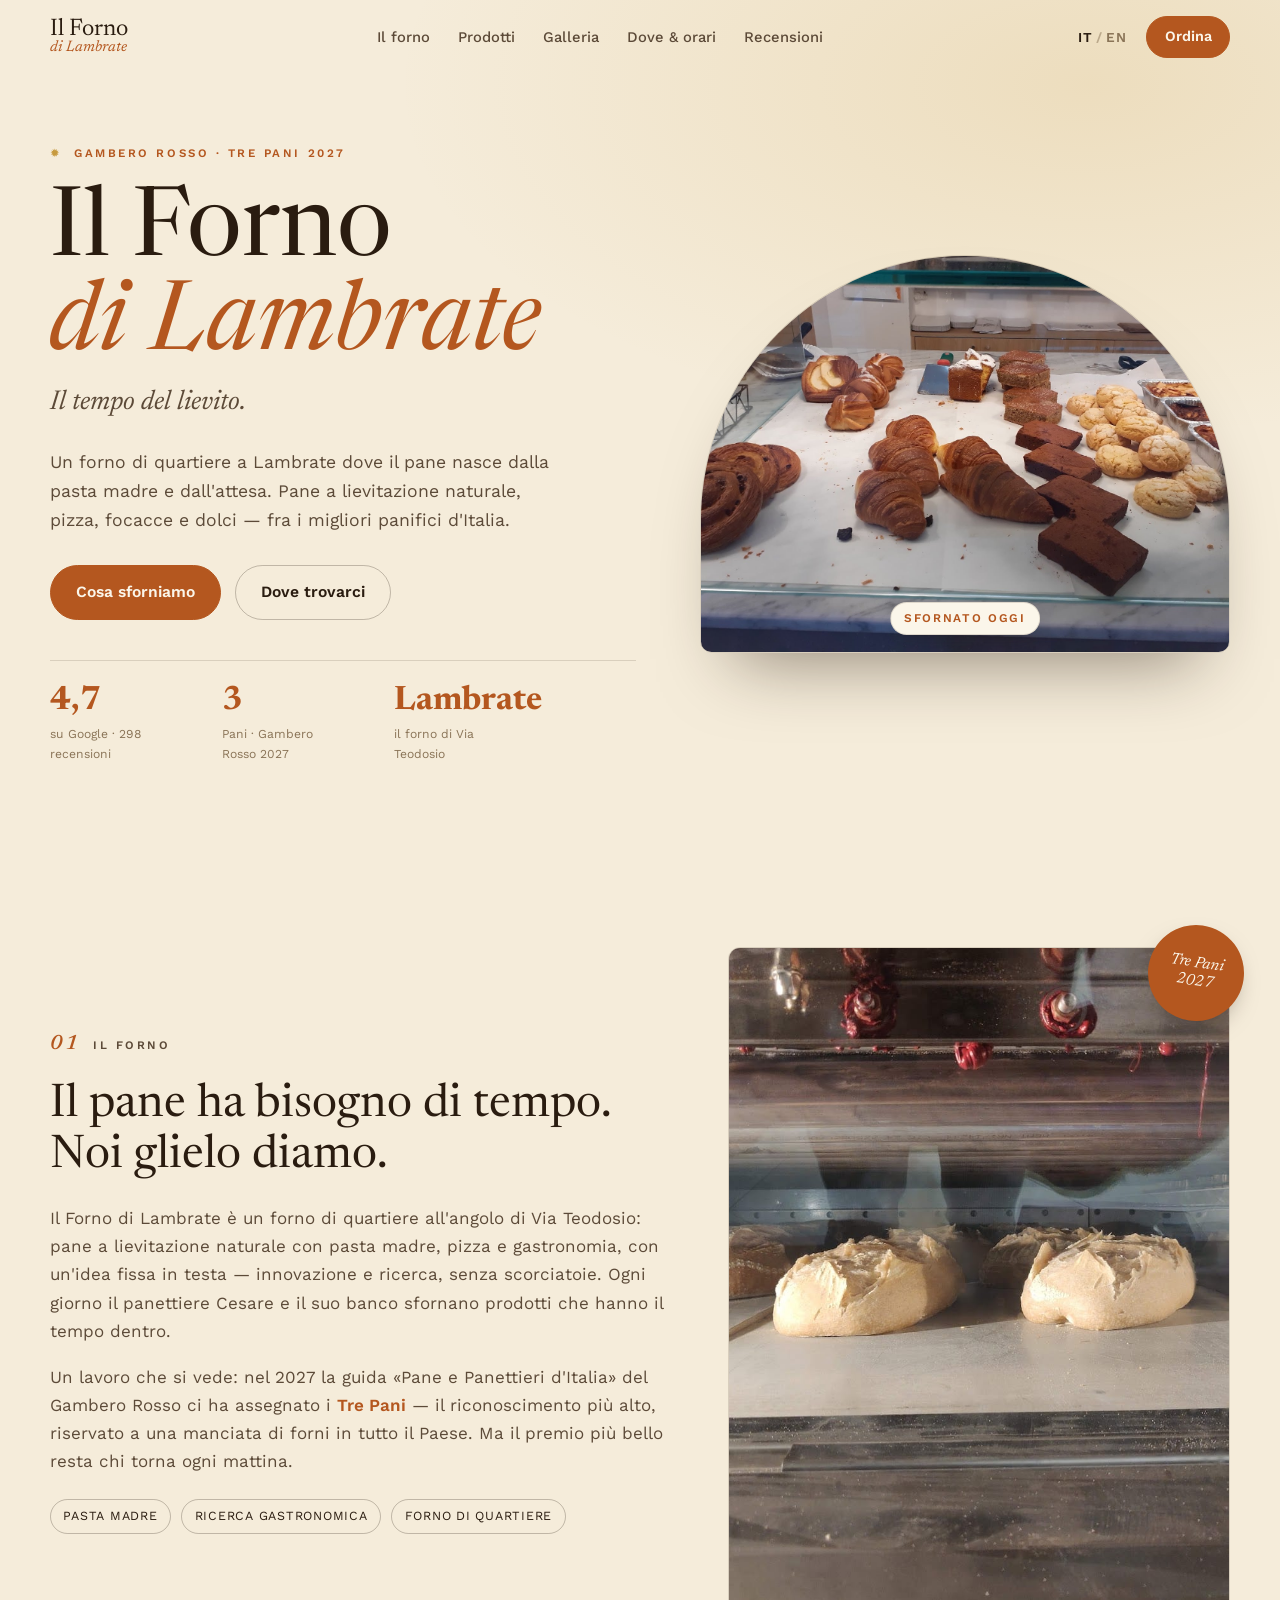
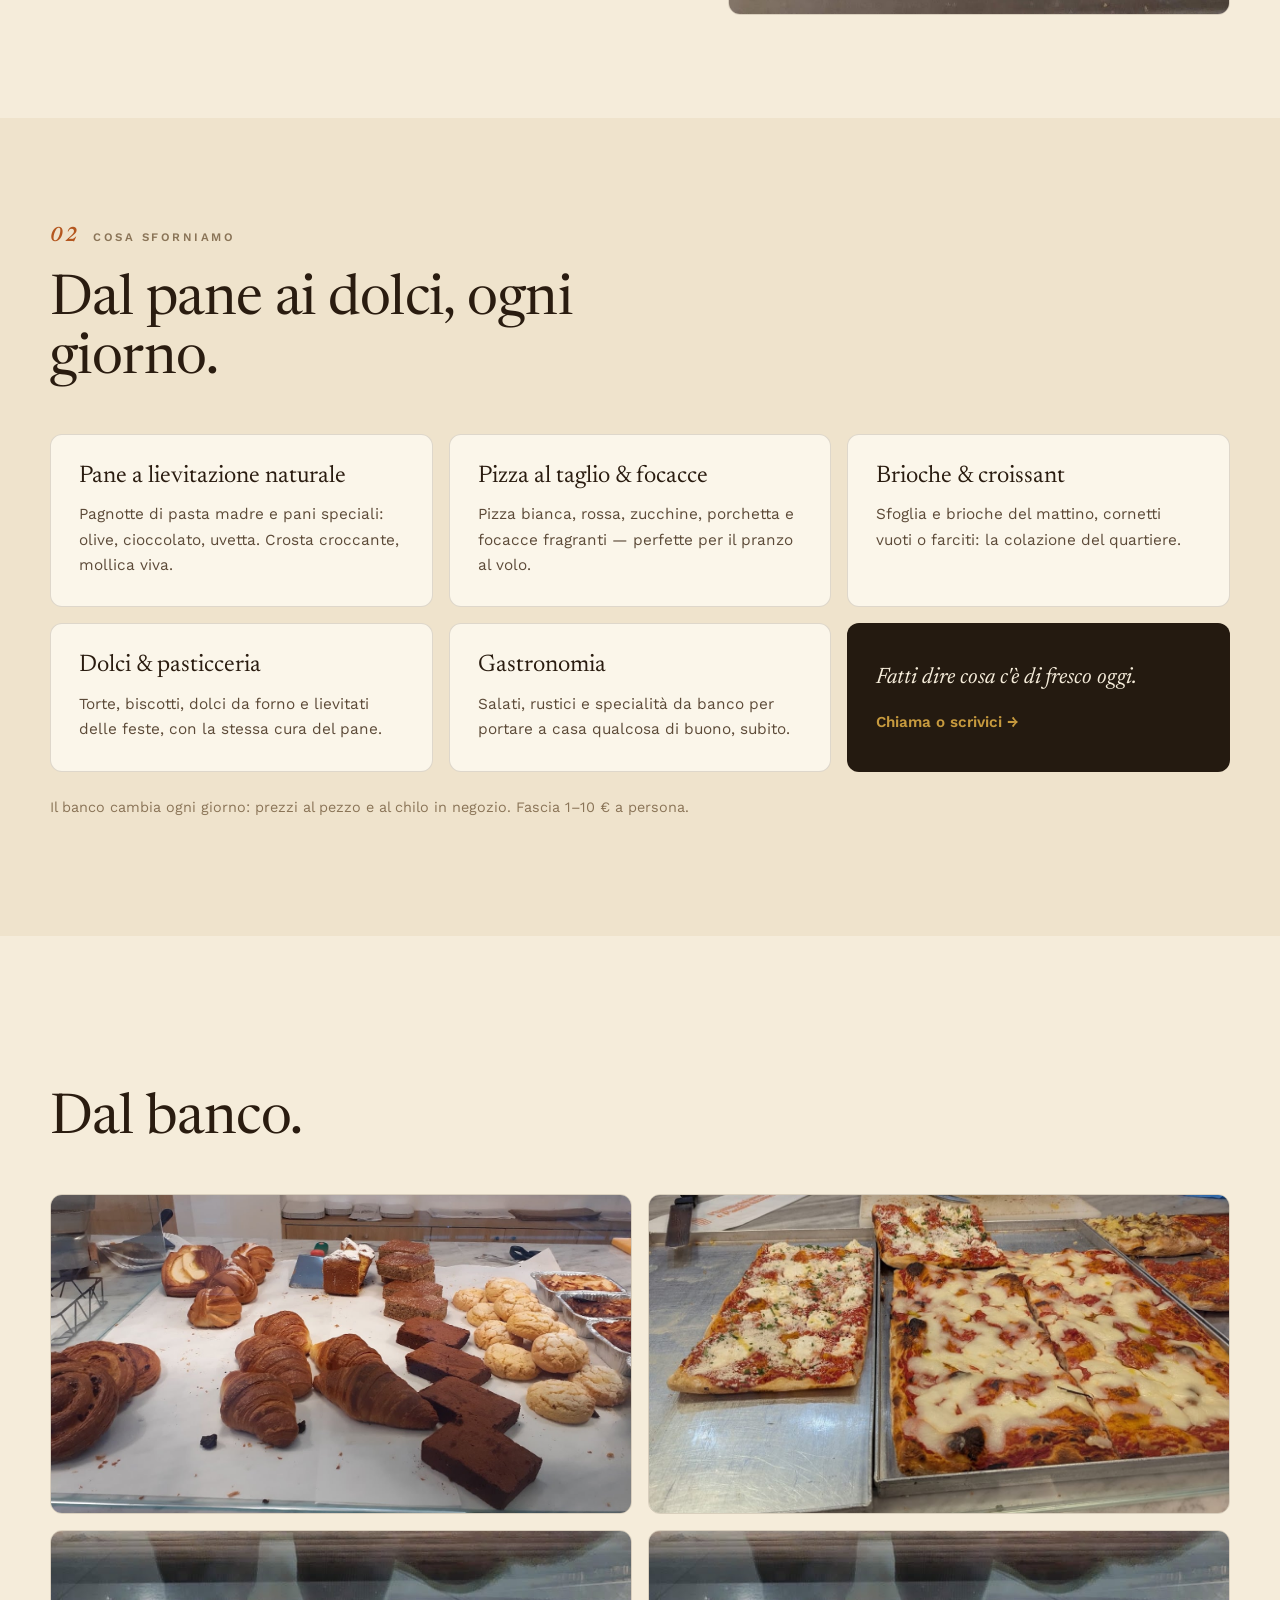
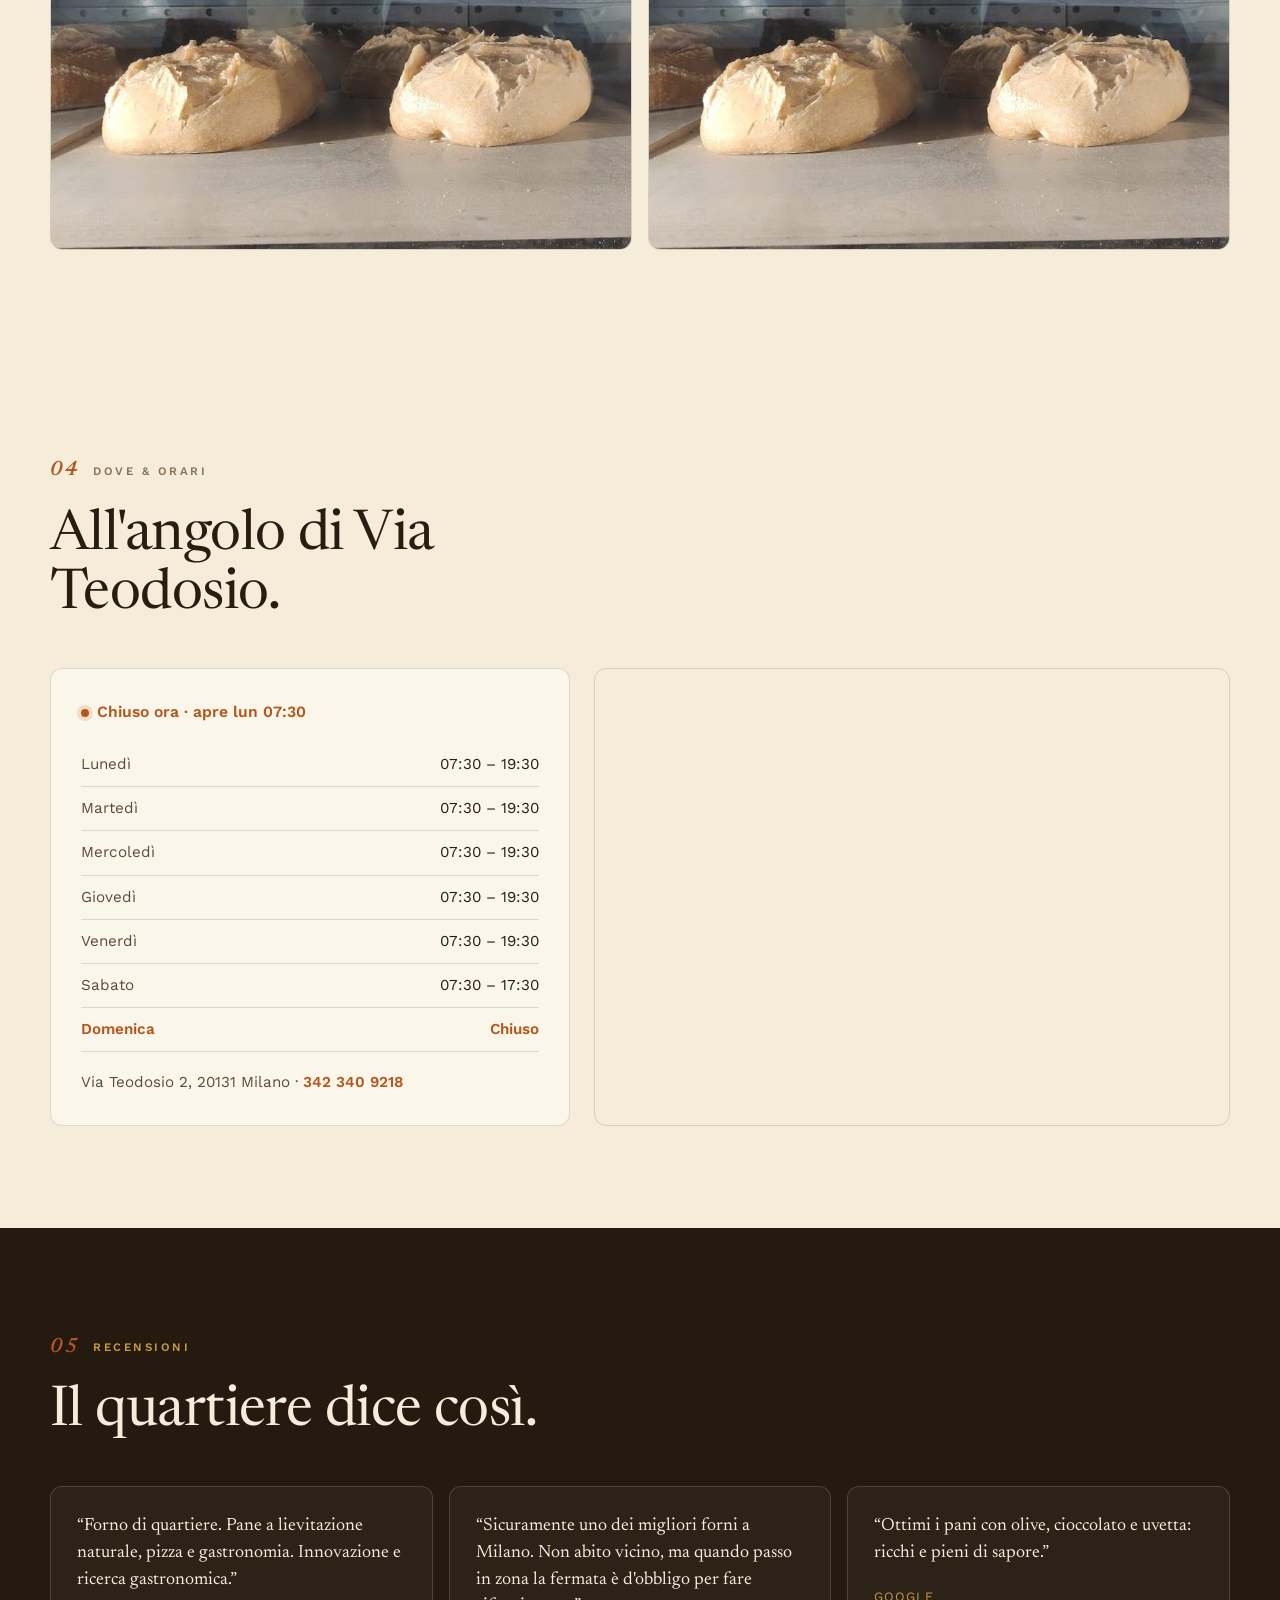
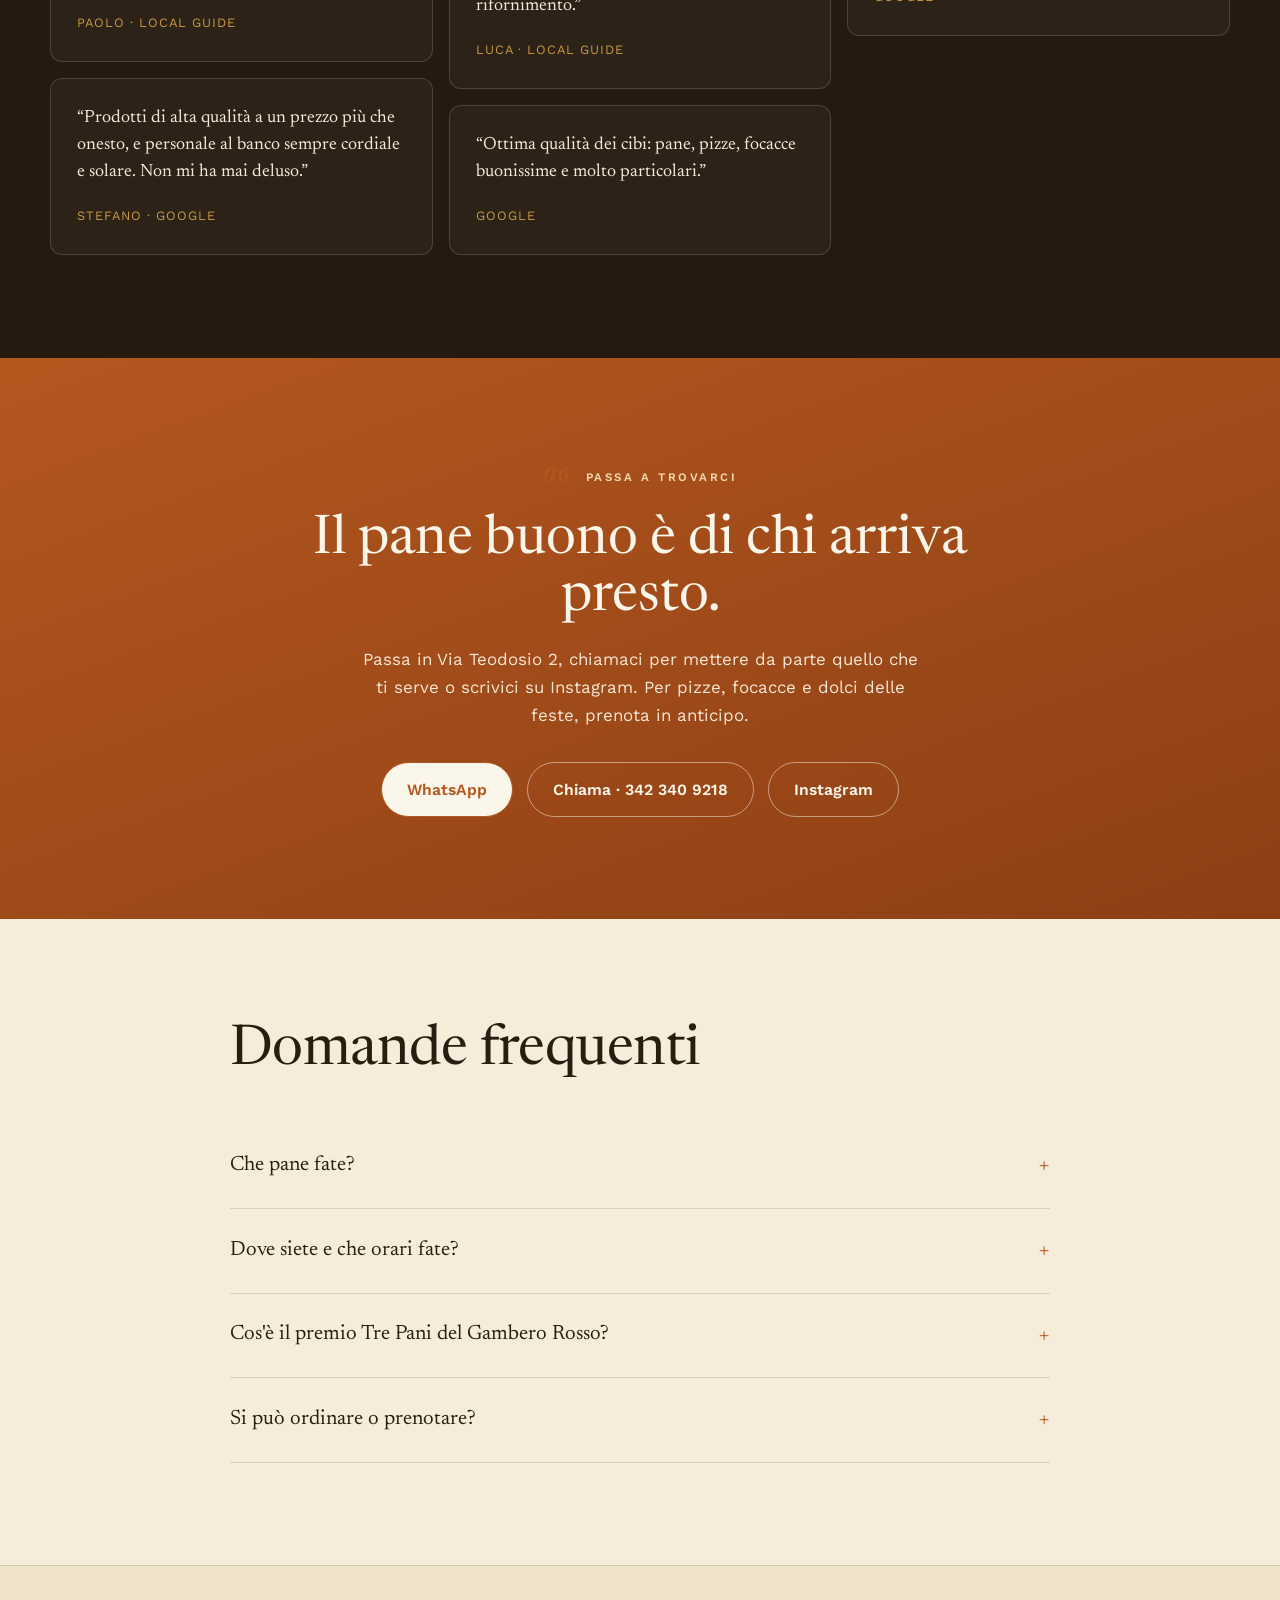
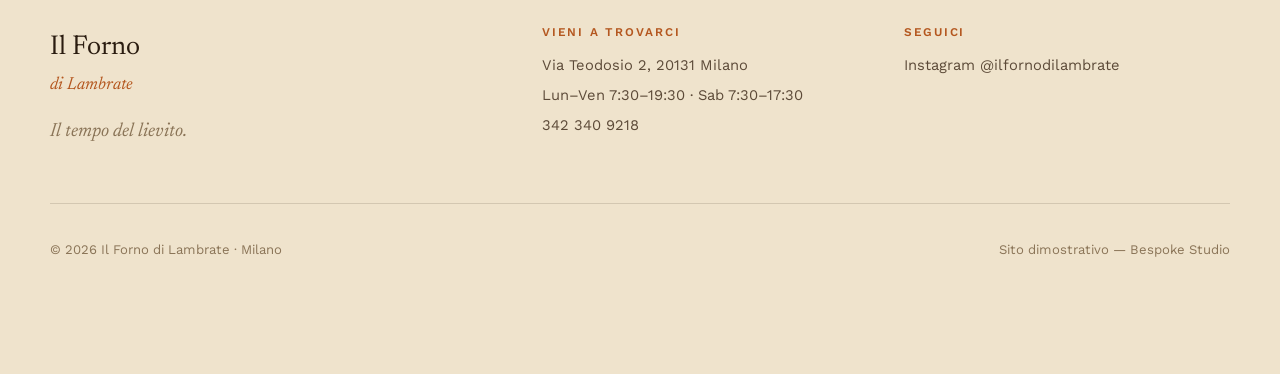
==== commit 0fa3fefe: "Hero: rimosso stat anno "2015" non verificato → "Lambrate" (solo dati veri) Co-Authored-By: Claude O" ====
--- a/index.html
+++ b/index.html
@@ -111,7 +111,7 @@
       <ul class="hero__stats reveal">
         <li><b>4,7</b><span data-i18n="hero.stat1">su Google · 298 recensioni</span></li>
         <li><b>3</b><span data-i18n="hero.stat2">Pani · Gambero Rosso 2027</span></li>
-        <li><b>2015</b><span data-i18n="hero.stat3">il forno di via Teodosio</span></li>
+        <li><b>Lambrate</b><span data-i18n="hero.stat3">il forno di Via Teodosio</span></li>
       </ul>
     </div>
     <div class="hero__media reveal">
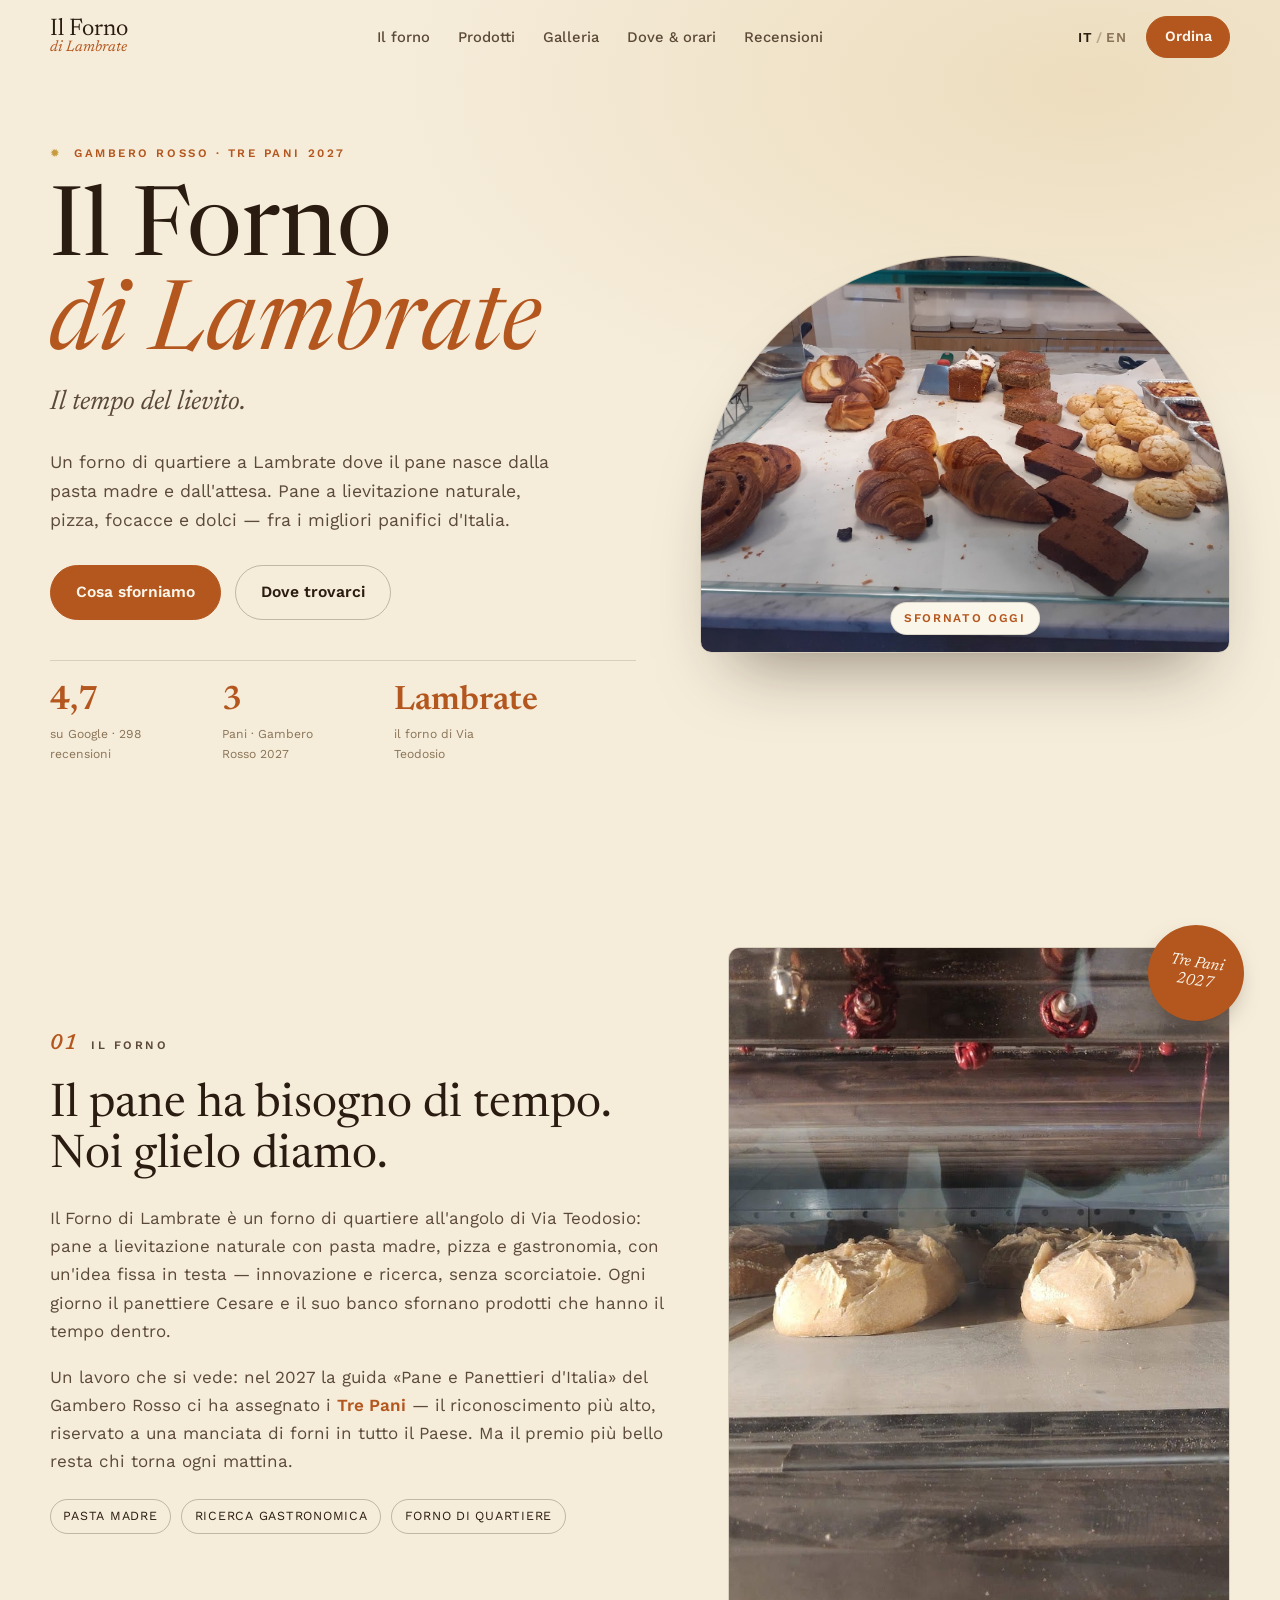
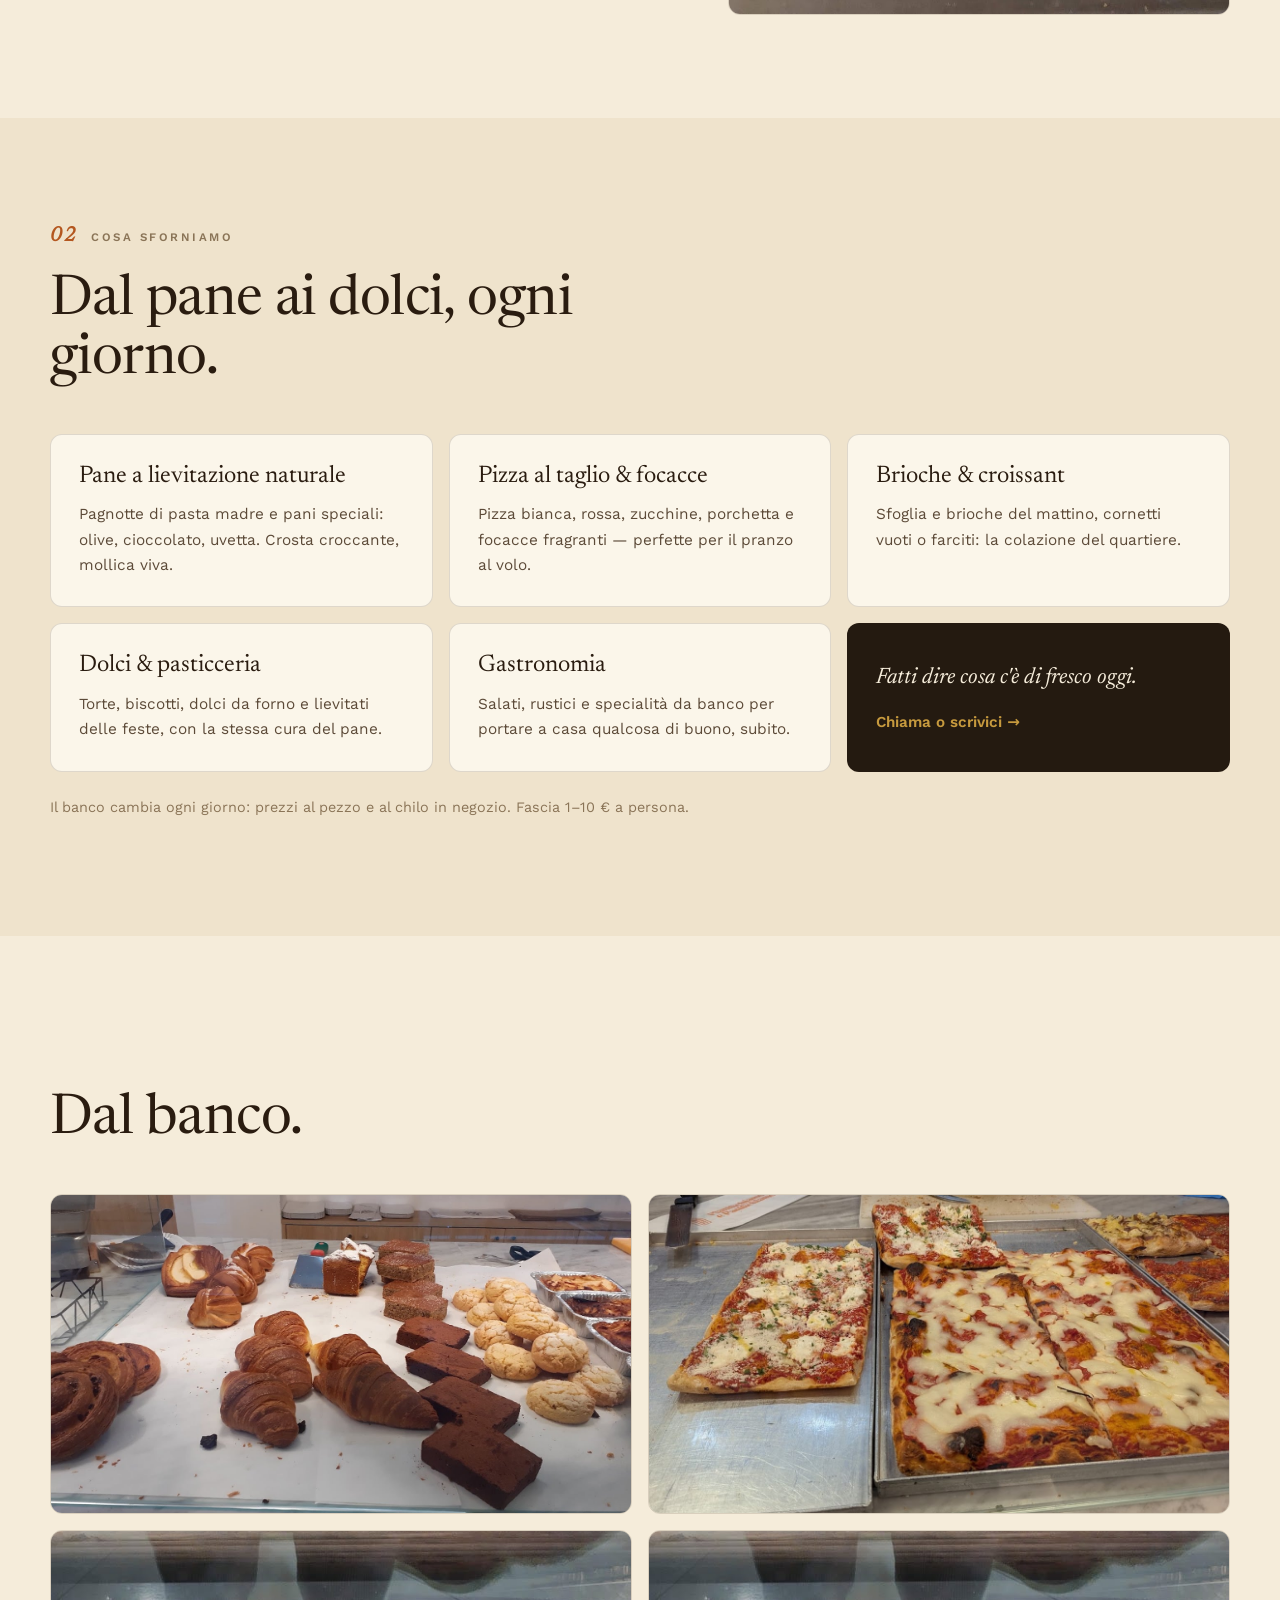
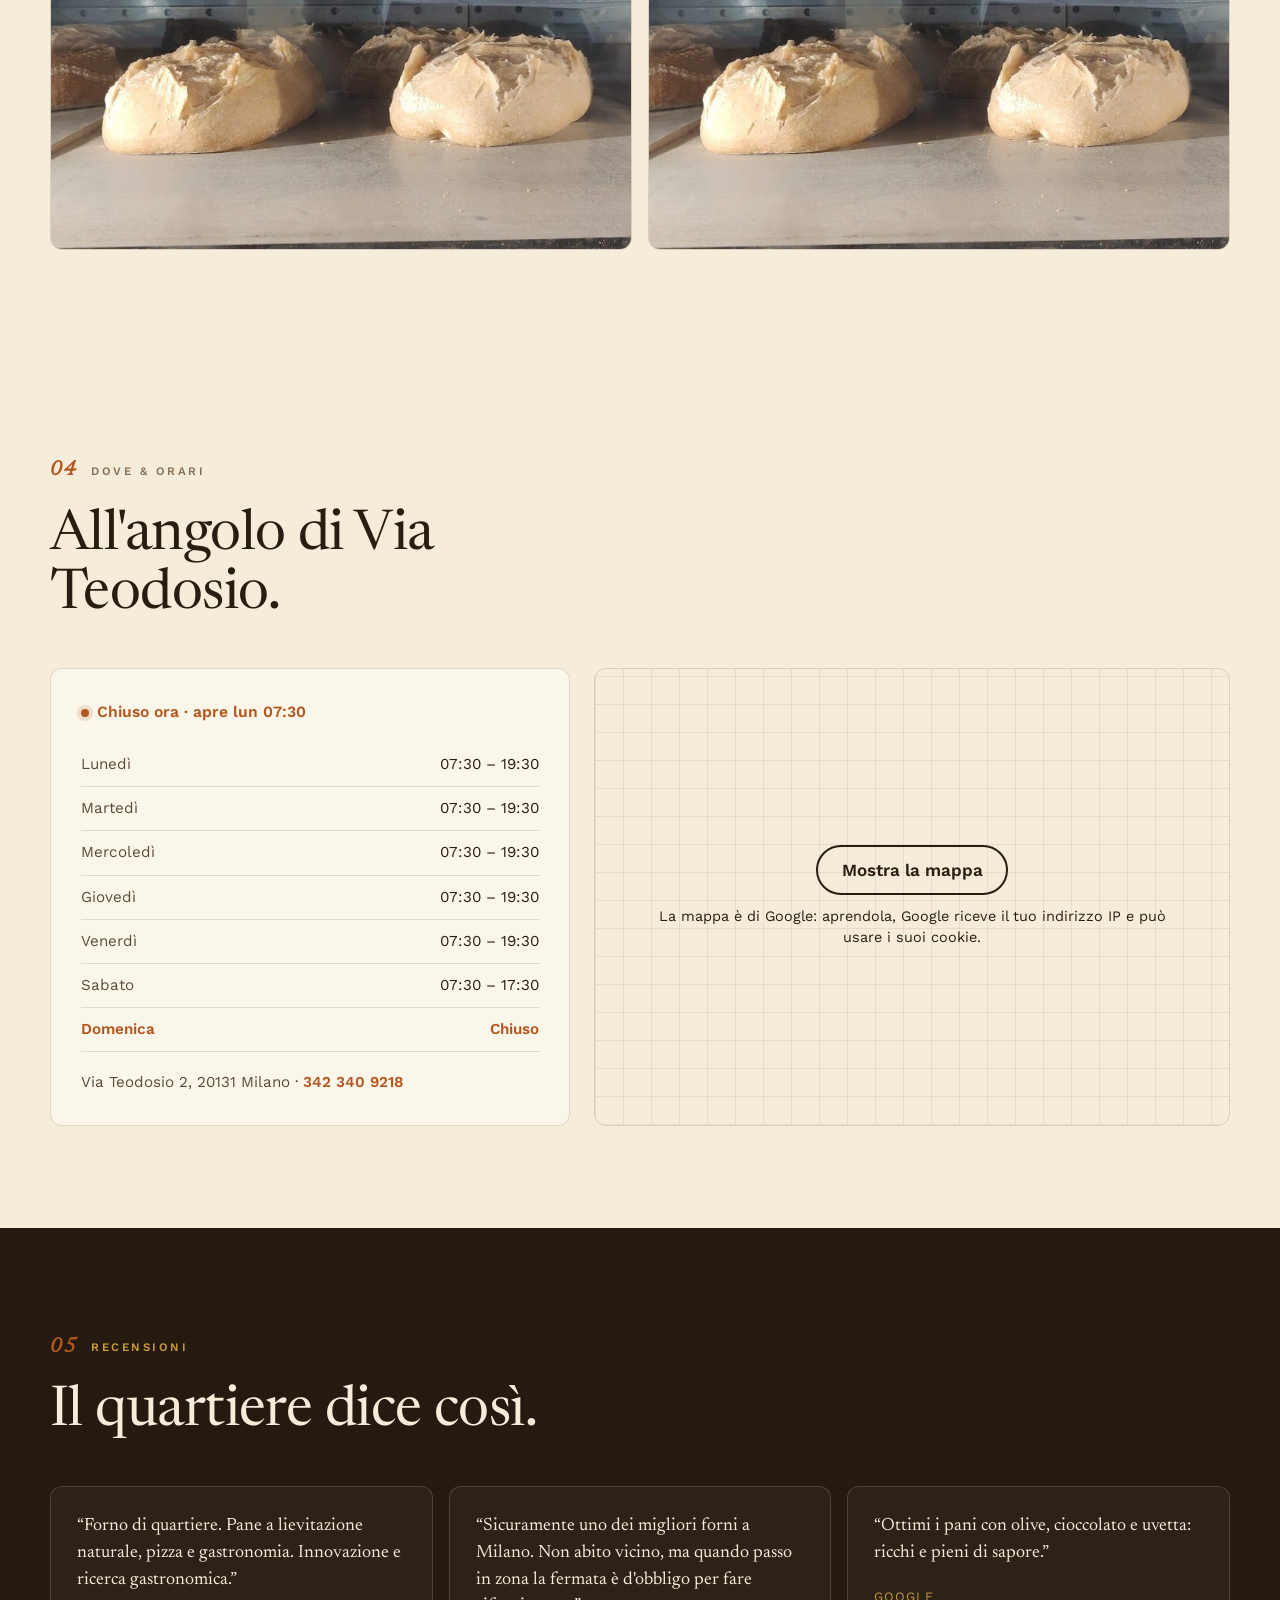
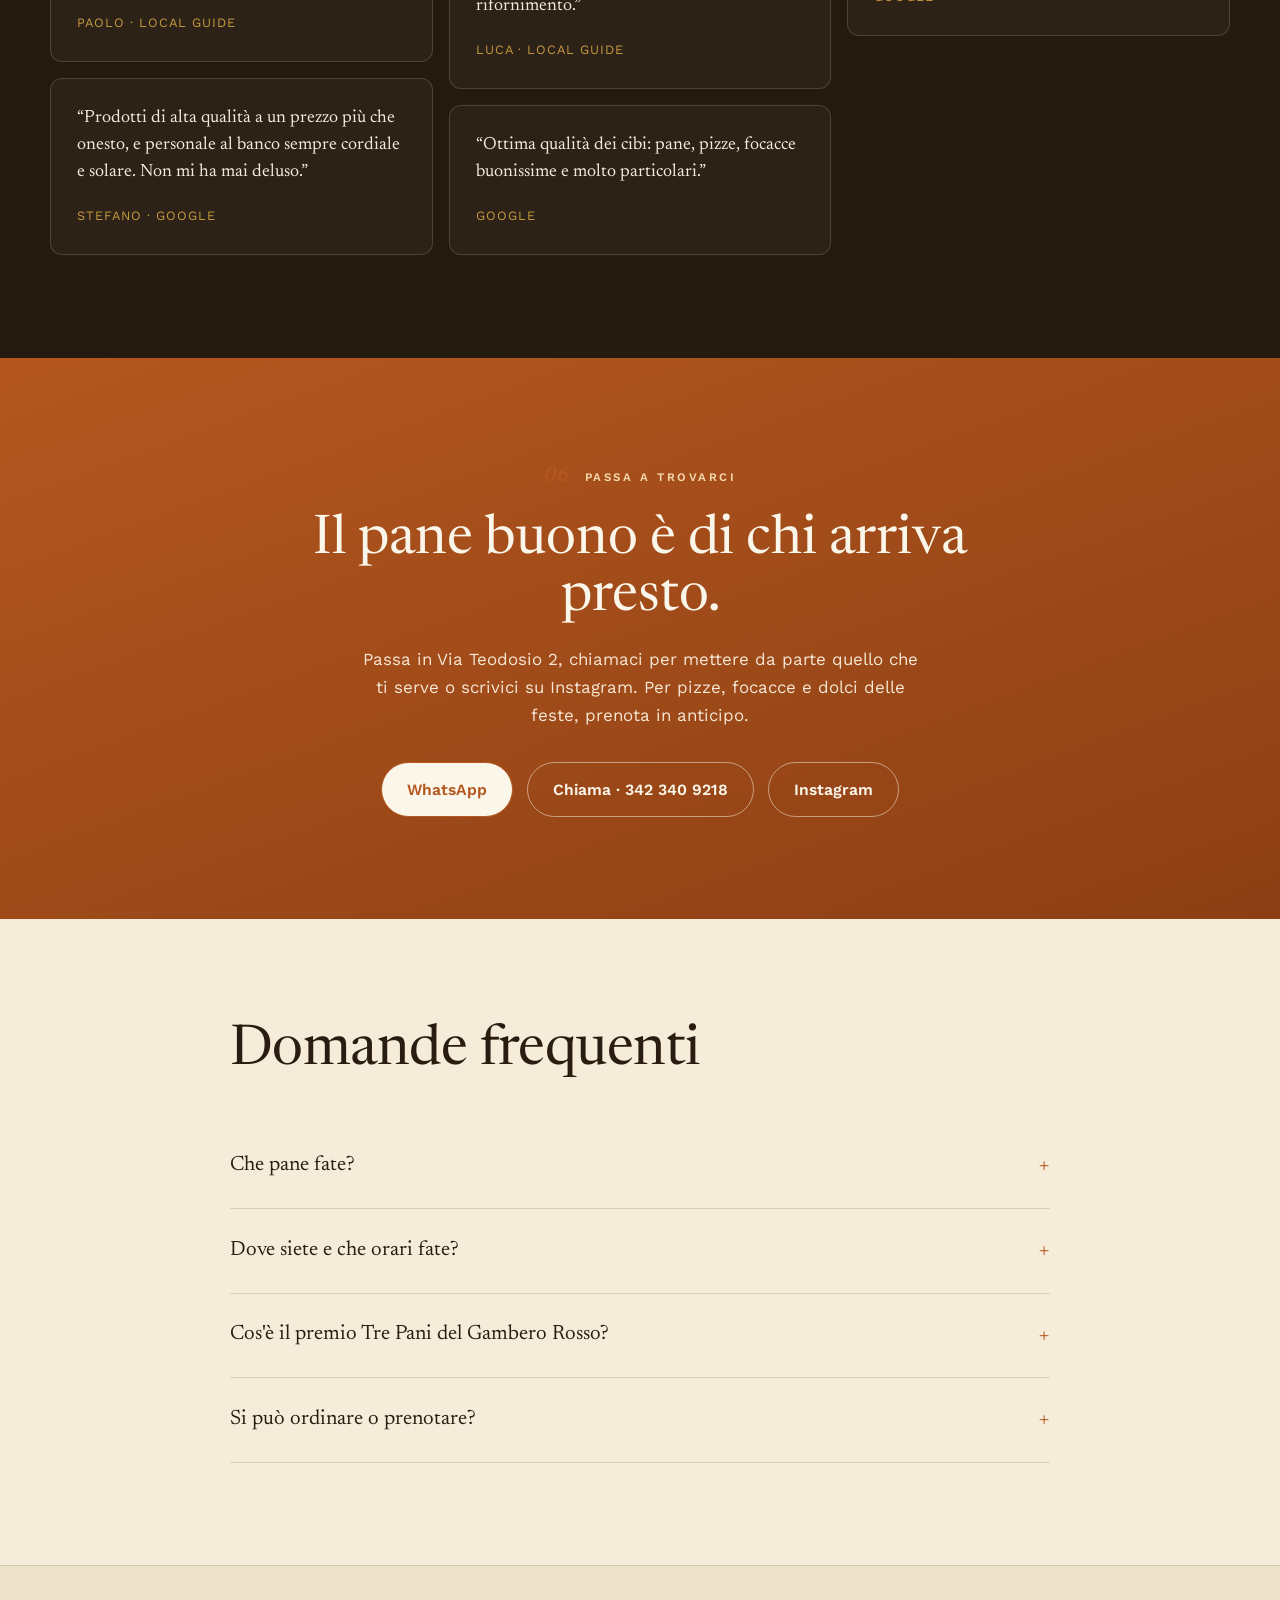
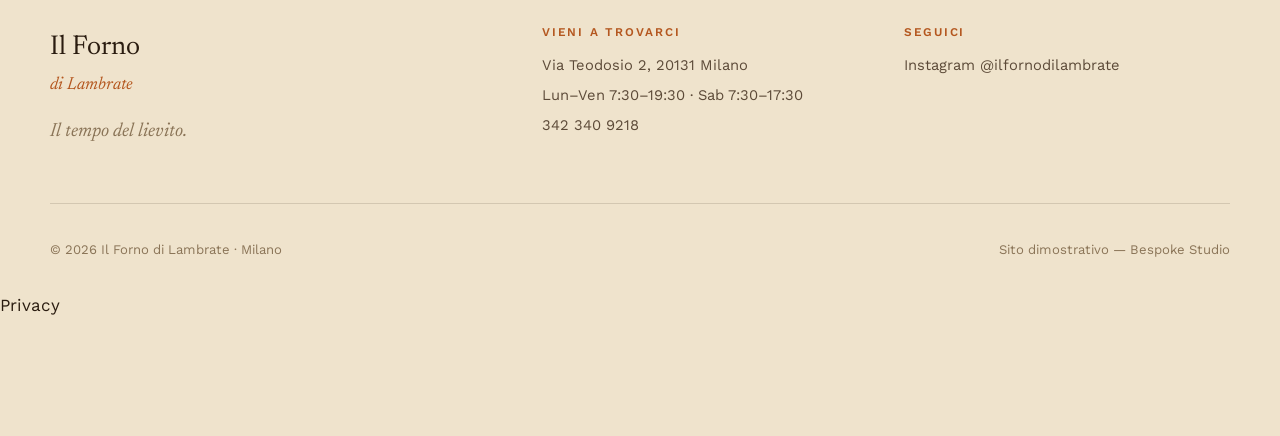
==== commit 193d4feb: "Privacy e pulizia: caratteri sul sito, mappa al clic, informativa, noindex - caratteri copiati nel s" ====
--- a/index.html
+++ b/index.html
@@ -4,6 +4,7 @@
 <meta charset="utf-8">
 <script>(function(d){var r=d.documentElement;r.className=r.className.replace('no-js','js');if(matchMedia('(prefers-reduced-motion:reduce)').matches)r.classList.add('reduce-motion');})(document);</script>
 <meta name="viewport" content="width=device-width, initial-scale=1">
+<meta name="robots" content="noindex">
 <title>Il Forno di Lambrate — Pane a lievitazione naturale · Milano · Gambero Rosso Tre Pani</title>
 <meta name="description" content="Il Forno di Lambrate, Via Teodosio 2 (Milano): pane a lievitazione naturale, pizza al taglio, focacce, brioche e dolci. Premio Gambero Rosso Tre Pani 2027. Il tempo del lievito.">
 <link rel="canonical" href="https://rotenzark.github.io/il-forno-di-lambrate/">
@@ -21,9 +22,7 @@
 <link rel="icon" href="img/favicon.svg" type="image/svg+xml">
 <link rel="icon" href="img/favicon-32.png" sizes="32x32" type="image/png">
 <link rel="apple-touch-icon" href="img/apple-touch-icon.png">
-<link rel="preconnect" href="https://fonts.googleapis.com">
-<link rel="preconnect" href="https://fonts.gstatic.com" crossorigin>
-<link href="https://fonts.googleapis.com/css2?family=Newsreader:ital,opsz,wght@0,6..72,300;0,6..72,400;0,6..72,500;0,6..72,600;1,6..72,300;1,6..72,400&family=Work+Sans:wght@400;500;600&display=swap" rel="stylesheet">
+<link rel="stylesheet" href="fonts/fonts.css?v=1">
 <link rel="stylesheet" href="css/styles.css?v=1">
 <script type="application/ld+json">
 {
@@ -219,7 +218,7 @@
         </div>
       </div>
       <div class="map reveal">
-        <iframe title="Mappa Il Forno di Lambrate, Via Teodosio 2 Milano" src="https://www.google.com/maps?q=Via+Teodosio+2,+Milano&output=embed" loading="lazy" referrerpolicy="no-referrer-when-downgrade"></iframe>
+        <div class="mappa-clic" data-mappa-clic style="--mappa-h: 320px"><template><iframe title="Mappa Il Forno di Lambrate, Via Teodosio 2 Milano" src="https://www.google.com/maps?q=Via+Teodosio+2,+Milano&output=embed" loading="lazy" referrerpolicy="no-referrer-when-downgrade"></iframe></template><div class="mappa-clic__velo"><a class="mappa-clic__btn" href="https://www.google.com/maps/search/?api=1&amp;query=Via%20Teodosio%202%2C%20Milano" target="_blank" rel="noopener">Mostra la mappa</a><p class="mappa-clic__nota">La mappa è di Google: aprendola, Google riceve il tuo indirizzo IP e può usare i suoi cookie.</p></div></div>
       </div>
     </div>
   </div>
@@ -303,6 +302,7 @@
     <p>© <span id="year"></span> Il Forno di Lambrate · Milano</p>
     <p class="footer__credit" data-i18n="footer.credit">Sito dimostrativo — Bespoke Studio</p>
   </div>
+  <p class="privacy-link"><a href="privacy.html">Privacy</a></p>
 </footer>
 
 <div class="action-bar">
@@ -317,5 +317,6 @@
 </div>
 
 <script src="js/main.js?v=1"></script>
+<script src="js/mappa-clic.js?v=1" defer></script>
 </body>
 </html>
--- a/fonts/fonts.css
+++ b/fonts/fonts.css
@@ -0,0 +1,244 @@
+/* Caratteri ospitati sul sito: nessuna richiesta a Google Fonts o Fontshare (giro privacy 1/10/2026). Licenze in LICENSE.txt. */
+/* vietnamese */
+@font-face {
+  font-family: 'Newsreader';
+  font-style: italic;
+  font-weight: 300;
+  font-display: swap;
+  src: url(newsreader-v26-cY9CfjOCX1hbuyalUrK439vCgYhCFpY.woff2) format('woff2');
+  unicode-range: U+0102-0103, U+0110-0111, U+0128-0129, U+0168-0169, U+01A0-01A1, U+01AF-01B0, U+0300-0301, U+0303-0304, U+0308-0309, U+0323, U+0329, U+1EA0-1EF9, U+20AB;
+}
+/* latin-ext */
+@font-face {
+  font-family: 'Newsreader';
+  font-style: italic;
+  font-weight: 300;
+  font-display: swap;
+  src: url(newsreader-v26-cY9CfjOCX1hbuyalUrK439vCgIhCFpY.woff2) format('woff2');
+  unicode-range: U+0100-02BA, U+02BD-02C5, U+02C7-02CC, U+02CE-02D7, U+02DD-02FF, U+0304, U+0308, U+0329, U+1D00-1DBF, U+1E00-1E9F, U+1EF2-1EFF, U+2020, U+20A0-20AB, U+20AD-20C0, U+2113, U+2C60-2C7F, U+A720-A7FF;
+}
+/* latin */
+@font-face {
+  font-family: 'Newsreader';
+  font-style: italic;
+  font-weight: 300;
+  font-display: swap;
+  src: url(newsreader-v26-cY9CfjOCX1hbuyalUrK439vCjohC.woff2) format('woff2');
+  unicode-range: U+0000-00FF, U+0131, U+0152-0153, U+02BB-02BC, U+02C6, U+02DA, U+02DC, U+0304, U+0308, U+0329, U+2000-206F, U+20AC, U+2122, U+2191, U+2193, U+2212, U+2215, U+FEFF, U+FFFD;
+}
+/* vietnamese */
+@font-face {
+  font-family: 'Newsreader';
+  font-style: italic;
+  font-weight: 400;
+  font-display: swap;
+  src: url(newsreader-v26-cY9CfjOCX1hbuyalUrK439vCgYhCFpY.woff2) format('woff2');
+  unicode-range: U+0102-0103, U+0110-0111, U+0128-0129, U+0168-0169, U+01A0-01A1, U+01AF-01B0, U+0300-0301, U+0303-0304, U+0308-0309, U+0323, U+0329, U+1EA0-1EF9, U+20AB;
+}
+/* latin-ext */
+@font-face {
+  font-family: 'Newsreader';
+  font-style: italic;
+  font-weight: 400;
+  font-display: swap;
+  src: url(newsreader-v26-cY9CfjOCX1hbuyalUrK439vCgIhCFpY.woff2) format('woff2');
+  unicode-range: U+0100-02BA, U+02BD-02C5, U+02C7-02CC, U+02CE-02D7, U+02DD-02FF, U+0304, U+0308, U+0329, U+1D00-1DBF, U+1E00-1E9F, U+1EF2-1EFF, U+2020, U+20A0-20AB, U+20AD-20C0, U+2113, U+2C60-2C7F, U+A720-A7FF;
+}
+/* latin */
+@font-face {
+  font-family: 'Newsreader';
+  font-style: italic;
+  font-weight: 400;
+  font-display: swap;
+  src: url(newsreader-v26-cY9CfjOCX1hbuyalUrK439vCjohC.woff2) format('woff2');
+  unicode-range: U+0000-00FF, U+0131, U+0152-0153, U+02BB-02BC, U+02C6, U+02DA, U+02DC, U+0304, U+0308, U+0329, U+2000-206F, U+20AC, U+2122, U+2191, U+2193, U+2212, U+2215, U+FEFF, U+FFFD;
+}
+/* vietnamese */
+@font-face {
+  font-family: 'Newsreader';
+  font-style: normal;
+  font-weight: 300;
+  font-display: swap;
+  src: url(newsreader-v26-cY9AfjOCX1hbuyalUrK439HyjJBG.woff2) format('woff2');
+  unicode-range: U+0102-0103, U+0110-0111, U+0128-0129, U+0168-0169, U+01A0-01A1, U+01AF-01B0, U+0300-0301, U+0303-0304, U+0308-0309, U+0323, U+0329, U+1EA0-1EF9, U+20AB;
+}
+/* latin-ext */
+@font-face {
+  font-family: 'Newsreader';
+  font-style: normal;
+  font-weight: 300;
+  font-display: swap;
+  src: url(newsreader-v26-cY9AfjOCX1hbuyalUrK439DyjJBG.woff2) format('woff2');
+  unicode-range: U+0100-02BA, U+02BD-02C5, U+02C7-02CC, U+02CE-02D7, U+02DD-02FF, U+0304, U+0308, U+0329, U+1D00-1DBF, U+1E00-1E9F, U+1EF2-1EFF, U+2020, U+20A0-20AB, U+20AD-20C0, U+2113, U+2C60-2C7F, U+A720-A7FF;
+}
+/* latin */
+@font-face {
+  font-family: 'Newsreader';
+  font-style: normal;
+  font-weight: 300;
+  font-display: swap;
+  src: url(newsreader-v26-cY9AfjOCX1hbuyalUrK4397yjA.woff2) format('woff2');
+  unicode-range: U+0000-00FF, U+0131, U+0152-0153, U+02BB-02BC, U+02C6, U+02DA, U+02DC, U+0304, U+0308, U+0329, U+2000-206F, U+20AC, U+2122, U+2191, U+2193, U+2212, U+2215, U+FEFF, U+FFFD;
+}
+/* vietnamese */
+@font-face {
+  font-family: 'Newsreader';
+  font-style: normal;
+  font-weight: 400;
+  font-display: swap;
+  src: url(newsreader-v26-cY9AfjOCX1hbuyalUrK439HyjJBG.woff2) format('woff2');
+  unicode-range: U+0102-0103, U+0110-0111, U+0128-0129, U+0168-0169, U+01A0-01A1, U+01AF-01B0, U+0300-0301, U+0303-0304, U+0308-0309, U+0323, U+0329, U+1EA0-1EF9, U+20AB;
+}
+/* latin-ext */
+@font-face {
+  font-family: 'Newsreader';
+  font-style: normal;
+  font-weight: 400;
+  font-display: swap;
+  src: url(newsreader-v26-cY9AfjOCX1hbuyalUrK439DyjJBG.woff2) format('woff2');
+  unicode-range: U+0100-02BA, U+02BD-02C5, U+02C7-02CC, U+02CE-02D7, U+02DD-02FF, U+0304, U+0308, U+0329, U+1D00-1DBF, U+1E00-1E9F, U+1EF2-1EFF, U+2020, U+20A0-20AB, U+20AD-20C0, U+2113, U+2C60-2C7F, U+A720-A7FF;
+}
+/* latin */
+@font-face {
+  font-family: 'Newsreader';
+  font-style: normal;
+  font-weight: 400;
+  font-display: swap;
+  src: url(newsreader-v26-cY9AfjOCX1hbuyalUrK4397yjA.woff2) format('woff2');
+  unicode-range: U+0000-00FF, U+0131, U+0152-0153, U+02BB-02BC, U+02C6, U+02DA, U+02DC, U+0304, U+0308, U+0329, U+2000-206F, U+20AC, U+2122, U+2191, U+2193, U+2212, U+2215, U+FEFF, U+FFFD;
+}
+/* vietnamese */
+@font-face {
+  font-family: 'Newsreader';
+  font-style: normal;
+  font-weight: 500;
+  font-display: swap;
+  src: url(newsreader-v26-cY9AfjOCX1hbuyalUrK439HyjJBG.woff2) format('woff2');
+  unicode-range: U+0102-0103, U+0110-0111, U+0128-0129, U+0168-0169, U+01A0-01A1, U+01AF-01B0, U+0300-0301, U+0303-0304, U+0308-0309, U+0323, U+0329, U+1EA0-1EF9, U+20AB;
+}
+/* latin-ext */
+@font-face {
+  font-family: 'Newsreader';
+  font-style: normal;
+  font-weight: 500;
+  font-display: swap;
+  src: url(newsreader-v26-cY9AfjOCX1hbuyalUrK439DyjJBG.woff2) format('woff2');
+  unicode-range: U+0100-02BA, U+02BD-02C5, U+02C7-02CC, U+02CE-02D7, U+02DD-02FF, U+0304, U+0308, U+0329, U+1D00-1DBF, U+1E00-1E9F, U+1EF2-1EFF, U+2020, U+20A0-20AB, U+20AD-20C0, U+2113, U+2C60-2C7F, U+A720-A7FF;
+}
+/* latin */
+@font-face {
+  font-family: 'Newsreader';
+  font-style: normal;
+  font-weight: 500;
+  font-display: swap;
+  src: url(newsreader-v26-cY9AfjOCX1hbuyalUrK4397yjA.woff2) format('woff2');
+  unicode-range: U+0000-00FF, U+0131, U+0152-0153, U+02BB-02BC, U+02C6, U+02DA, U+02DC, U+0304, U+0308, U+0329, U+2000-206F, U+20AC, U+2122, U+2191, U+2193, U+2212, U+2215, U+FEFF, U+FFFD;
+}
+/* vietnamese */
+@font-face {
+  font-family: 'Newsreader';
+  font-style: normal;
+  font-weight: 600;
+  font-display: swap;
+  src: url(newsreader-v26-cY9AfjOCX1hbuyalUrK439HyjJBG.woff2) format('woff2');
+  unicode-range: U+0102-0103, U+0110-0111, U+0128-0129, U+0168-0169, U+01A0-01A1, U+01AF-01B0, U+0300-0301, U+0303-0304, U+0308-0309, U+0323, U+0329, U+1EA0-1EF9, U+20AB;
+}
+/* latin-ext */
+@font-face {
+  font-family: 'Newsreader';
+  font-style: normal;
+  font-weight: 600;
+  font-display: swap;
+  src: url(newsreader-v26-cY9AfjOCX1hbuyalUrK439DyjJBG.woff2) format('woff2');
+  unicode-range: U+0100-02BA, U+02BD-02C5, U+02C7-02CC, U+02CE-02D7, U+02DD-02FF, U+0304, U+0308, U+0329, U+1D00-1DBF, U+1E00-1E9F, U+1EF2-1EFF, U+2020, U+20A0-20AB, U+20AD-20C0, U+2113, U+2C60-2C7F, U+A720-A7FF;
+}
+/* latin */
+@font-face {
+  font-family: 'Newsreader';
+  font-style: normal;
+  font-weight: 600;
+  font-display: swap;
+  src: url(newsreader-v26-cY9AfjOCX1hbuyalUrK4397yjA.woff2) format('woff2');
+  unicode-range: U+0000-00FF, U+0131, U+0152-0153, U+02BB-02BC, U+02C6, U+02DA, U+02DC, U+0304, U+0308, U+0329, U+2000-206F, U+20AC, U+2122, U+2191, U+2193, U+2212, U+2215, U+FEFF, U+FFFD;
+}
+/* vietnamese */
+@font-face {
+  font-family: 'Work Sans';
+  font-style: normal;
+  font-weight: 400;
+  font-display: swap;
+  src: url(worksans-v24-QGYsz_wNahGAdqQ43Rh_c6Dpp_k.woff2) format('woff2');
+  unicode-range: U+0102-0103, U+0110-0111, U+0128-0129, U+0168-0169, U+01A0-01A1, U+01AF-01B0, U+0300-0301, U+0303-0304, U+0308-0309, U+0323, U+0329, U+1EA0-1EF9, U+20AB;
+}
+/* latin-ext */
+@font-face {
+  font-family: 'Work Sans';
+  font-style: normal;
+  font-weight: 400;
+  font-display: swap;
+  src: url(worksans-v24-QGYsz_wNahGAdqQ43Rh_cqDpp_k.woff2) format('woff2');
+  unicode-range: U+0100-02BA, U+02BD-02C5, U+02C7-02CC, U+02CE-02D7, U+02DD-02FF, U+0304, U+0308, U+0329, U+1D00-1DBF, U+1E00-1E9F, U+1EF2-1EFF, U+2020, U+20A0-20AB, U+20AD-20C0, U+2113, U+2C60-2C7F, U+A720-A7FF;
+}
+/* latin */
+@font-face {
+  font-family: 'Work Sans';
+  font-style: normal;
+  font-weight: 400;
+  font-display: swap;
+  src: url(worksans-v24-QGYsz_wNahGAdqQ43Rh_fKDp.woff2) format('woff2');
+  unicode-range: U+0000-00FF, U+0131, U+0152-0153, U+02BB-02BC, U+02C6, U+02DA, U+02DC, U+0304, U+0308, U+0329, U+2000-206F, U+20AC, U+2122, U+2191, U+2193, U+2212, U+2215, U+FEFF, U+FFFD;
+}
+/* vietnamese */
+@font-face {
+  font-family: 'Work Sans';
+  font-style: normal;
+  font-weight: 500;
+  font-display: swap;
+  src: url(worksans-v24-QGYsz_wNahGAdqQ43Rh_c6Dpp_k.woff2) format('woff2');
+  unicode-range: U+0102-0103, U+0110-0111, U+0128-0129, U+0168-0169, U+01A0-01A1, U+01AF-01B0, U+0300-0301, U+0303-0304, U+0308-0309, U+0323, U+0329, U+1EA0-1EF9, U+20AB;
+}
+/* latin-ext */
+@font-face {
+  font-family: 'Work Sans';
+  font-style: normal;
+  font-weight: 500;
+  font-display: swap;
+  src: url(worksans-v24-QGYsz_wNahGAdqQ43Rh_cqDpp_k.woff2) format('woff2');
+  unicode-range: U+0100-02BA, U+02BD-02C5, U+02C7-02CC, U+02CE-02D7, U+02DD-02FF, U+0304, U+0308, U+0329, U+1D00-1DBF, U+1E00-1E9F, U+1EF2-1EFF, U+2020, U+20A0-20AB, U+20AD-20C0, U+2113, U+2C60-2C7F, U+A720-A7FF;
+}
+/* latin */
+@font-face {
+  font-family: 'Work Sans';
+  font-style: normal;
+  font-weight: 500;
+  font-display: swap;
+  src: url(worksans-v24-QGYsz_wNahGAdqQ43Rh_fKDp.woff2) format('woff2');
+  unicode-range: U+0000-00FF, U+0131, U+0152-0153, U+02BB-02BC, U+02C6, U+02DA, U+02DC, U+0304, U+0308, U+0329, U+2000-206F, U+20AC, U+2122, U+2191, U+2193, U+2212, U+2215, U+FEFF, U+FFFD;
+}
+/* vietnamese */
+@font-face {
+  font-family: 'Work Sans';
+  font-style: normal;
+  font-weight: 600;
+  font-display: swap;
+  src: url(worksans-v24-QGYsz_wNahGAdqQ43Rh_c6Dpp_k.woff2) format('woff2');
+  unicode-range: U+0102-0103, U+0110-0111, U+0128-0129, U+0168-0169, U+01A0-01A1, U+01AF-01B0, U+0300-0301, U+0303-0304, U+0308-0309, U+0323, U+0329, U+1EA0-1EF9, U+20AB;
+}
+/* latin-ext */
+@font-face {
+  font-family: 'Work Sans';
+  font-style: normal;
+  font-weight: 600;
+  font-display: swap;
+  src: url(worksans-v24-QGYsz_wNahGAdqQ43Rh_cqDpp_k.woff2) format('woff2');
+  unicode-range: U+0100-02BA, U+02BD-02C5, U+02C7-02CC, U+02CE-02D7, U+02DD-02FF, U+0304, U+0308, U+0329, U+1D00-1DBF, U+1E00-1E9F, U+1EF2-1EFF, U+2020, U+20A0-20AB, U+20AD-20C0, U+2113, U+2C60-2C7F, U+A720-A7FF;
+}
+/* latin */
+@font-face {
+  font-family: 'Work Sans';
+  font-style: normal;
+  font-weight: 600;
+  font-display: swap;
+  src: url(worksans-v24-QGYsz_wNahGAdqQ43Rh_fKDp.woff2) format('woff2');
+  unicode-range: U+0000-00FF, U+0131, U+0152-0153, U+02BB-02BC, U+02C6, U+02DA, U+02DC, U+0304, U+0308, U+0329, U+2000-206F, U+20AC, U+2122, U+2191, U+2193, U+2212, U+2215, U+FEFF, U+FFFD;
+}
--- a/css/styles.css
+++ b/css/styles.css
@@ -225,3 +225,12 @@
   .hero__stats{flex-wrap:wrap;gap:18px}
   .hero__media img{border-radius:200px 200px var(--r) var(--r)}
 }
+
+/*MAPPACLIC*/
+/* la mappa Google si carica solo al clic (giro privacy 1/10/2026) */
+.mappa-clic { display: flex; align-items: center; justify-content: center; width: 100%; height: 100%; min-height: var(--mappa-h, 320px); box-sizing: border-box; padding: 24px; text-align: center; background: repeating-linear-gradient(0deg, rgba(127, 127, 127, 0.14) 0 1px, transparent 1px 28px), repeating-linear-gradient(90deg, rgba(127, 127, 127, 0.14) 0 1px, transparent 1px 28px); }
+.mappa-clic__velo { display: flex; flex-direction: column; align-items: center; gap: 12px; max-width: 32em; }
+.mappa-clic__btn { display: inline-block; padding: 0.75em 1.4em; border: 2px solid currentColor; border-radius: 999px; color: inherit; font: inherit; font-weight: 600; line-height: 1.2; text-decoration: none; background: transparent; cursor: pointer; }
+.mappa-clic__btn:hover, .mappa-clic__btn:focus-visible { text-decoration: underline; }
+.mappa-clic__nota { margin: 0; font-size: 0.85em; line-height: 1.45; }
+/*/MAPPACLIC*/
